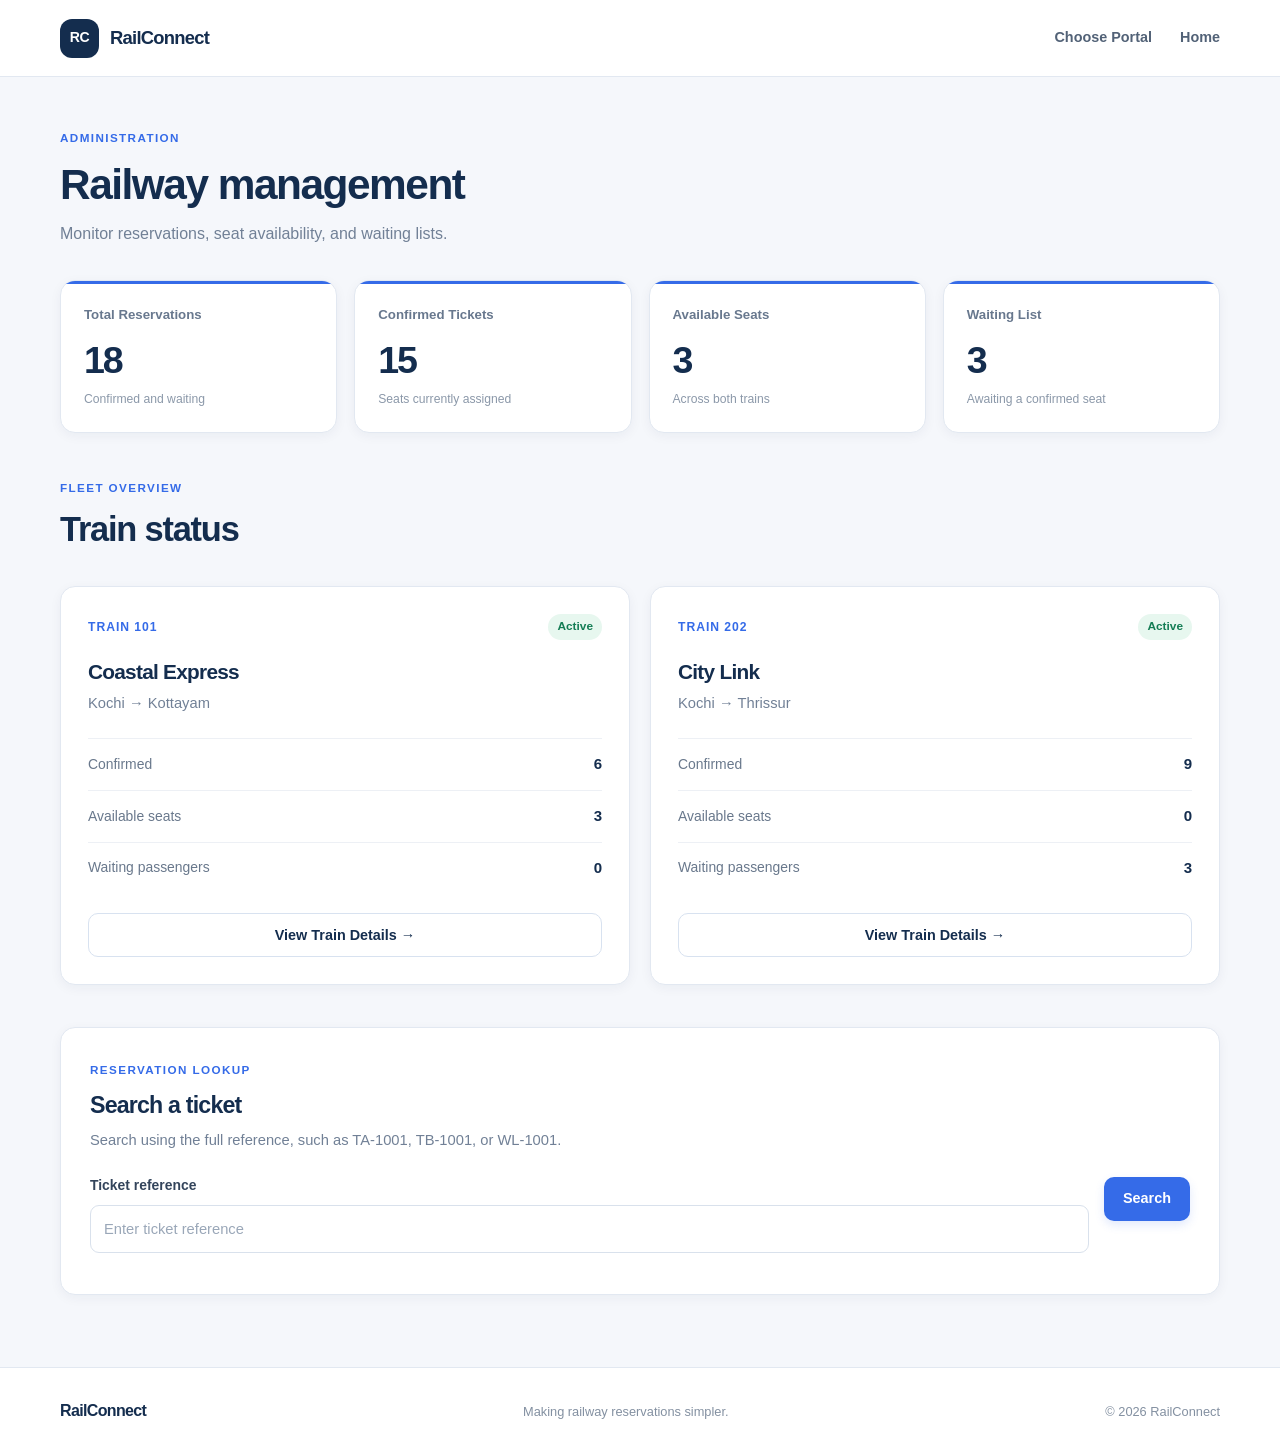
==== public/admin.html @ d27d9886 "first commit" ====
<!DOCTYPE html>
<html lang="en">
<head>
    <meta charset="UTF-8">
    <meta name="viewport" content="width=device-width, initial-scale=1.0">
    <title>Admin Dashboard | RailConnect</title>

    <link rel="stylesheet" href="style.css">
    <script src="script.js" defer></script>
</head>

<body>
    <header class="site-header">
        <div class="header-inner">
            <a href="index.html" class="site-logo">
                <span class="logo-mark">RC</span>
                <span>RailConnect</span>
            </a>

            <nav class="main-navigation">
                <a href="role-selection.html">Choose Portal</a>
                <a href="index.html">Home</a>
            </nav>
        </div>
    </header>

    <main class="page-container">
        <section class="page-title">
            <span class="eyebrow">ADMINISTRATION</span>
            <h1>Railway management</h1>
            <p>Monitor reservations, seat availability, and waiting lists.</p>
        </section>

        <section class="admin-stats-grid" aria-label="Reservation statistics">
            <article class="dashboard-card stat-card">
                <span class="stat-label">Total Reservations</span>
                <strong id="totalPassengers" class="stat-value">—</strong>
                <span class="stat-caption">Confirmed and waiting</span>
            </article>

            <article class="dashboard-card stat-card">
                <span class="stat-label">Confirmed Tickets</span>
                <strong id="confirmedTickets" class="stat-value">—</strong>
                <span class="stat-caption">Seats currently assigned</span>
            </article>

            <article class="dashboard-card stat-card">
                <span class="stat-label">Available Seats</span>
                <strong id="availableSeats" class="stat-value">—</strong>
                <span class="stat-caption">Across both trains</span>
            </article>

            <article class="dashboard-card stat-card">
                <span class="stat-label">Waiting List</span>
                <strong id="waitingPassengers" class="stat-value">—</strong>
                <span class="stat-caption">Awaiting a confirmed seat</span>
            </article>
        </section>

        <section class="admin-trains-section">
            <div class="section-heading">
                <div>
                    <span class="eyebrow">FLEET OVERVIEW</span>
                    <h2>Train status</h2>
                </div>
            </div>

            <div class="admin-train-grid">
                <article class="dashboard-card admin-train-card">
                    <div class="admin-train-heading">
                        <span class="train-id-label">TRAIN 101</span>
                        <span class="status-label confirmed">Active</span>
                    </div>

                    <h3>Coastal Express</h3>
                    <p class="train-route-text">Kochi → Kottayam</p>

                    <div class="train-stat-row">
                        <span>Confirmed</span>
                        <strong id="coastalConfirmed">—</strong>
                    </div>

                    <div class="train-stat-row">
                        <span>Available seats</span>
                        <strong id="coastalAvailable">—</strong>
                    </div>

                    <div class="train-stat-row">
                        <span>Waiting passengers</span>
                        <strong id="coastalWaiting">—</strong>
                    </div>

                    <a
                        href="train-details.html?train=101"
                        class="button button-secondary"
                    >
                        View Train Details →
                    </a>
                </article>

                <article class="dashboard-card admin-train-card">
                    <div class="admin-train-heading">
                        <span class="train-id-label">TRAIN 202</span>
                        <span class="status-label confirmed">Active</span>
                    </div>

                    <h3>City Link</h3>
                    <p class="train-route-text">Kochi → Thrissur</p>

                    <div class="train-stat-row">
                        <span>Confirmed</span>
                        <strong id="cityConfirmed">—</strong>
                    </div>

                    <div class="train-stat-row">
                        <span>Available seats</span>
                        <strong id="cityAvailable">—</strong>
                    </div>

                    <div class="train-stat-row">
                        <span>Waiting passengers</span>
                        <strong id="cityWaiting">—</strong>
                    </div>

                    <a
                        href="train-details.html?train=202"
                        class="button button-secondary"
                    >
                        View Train Details →
                    </a>
                </article>
            </div>
        </section>

        <section class="dashboard-card admin-search-card">
            <span class="eyebrow">RESERVATION LOOKUP</span>
            <h2>Search a ticket</h2>
            <p>
                Search using the full reference, such as TA-1001,
                TB-1001, or WL-1001.
            </p>

            <form id="adminSearchForm" class="admin-search-form">
                <div class="form-group">
                    <label for="ticketNumber">Ticket reference</label>
                    <input
                        type="text"
                        id="ticketNumber"
                        placeholder="Enter ticket reference"
                        required
                    >
                </div>

                <button type="submit" class="button button-primary">
                    Search
                </button>
            </form>

            <p id="searchMessage" role="status"></p>
            <div id="searchResult" class="search-result" hidden></div>
        </section>
    </main>

    <footer class="site-footer">
        <div class="footer-inner">
            <a href="index.html" class="footer-logo">RailConnect</a>
            <p>Making railway reservations simpler.</p>
            <span>&copy; 2026 RailConnect</span>
        </div>
    </footer>

    <script>
        document.addEventListener("DOMContentLoaded", function () {
            function setText(id, value) {
                const element = document.getElementById(id);

                if (element) {
                    element.textContent = value;
                }
            }

            function refreshDashboard() {
                const state = getRailwayState();

                setText("totalPassengers", state.totalPassengers);
                setText("confirmedTickets", state.confirmedTickets);
                setText("waitingPassengers", state.waitingPassengers);

                let totalAvailableSeats = 0;

                state.trains.forEach(function (train) {
                    const summary = getTrainSummary(train.id);

                    if (!summary) {
                        return;
                    }

                    totalAvailableSeats += summary.availableSeats;

                    if (train.id === "101") {
                        setText("coastalConfirmed", summary.confirmedPassengers);
                        setText("coastalAvailable", summary.availableSeats);
                        setText("coastalWaiting", summary.waitingPassengers);
                    }

                    if (train.id === "202") {
                        setText("cityConfirmed", summary.confirmedPassengers);
                        setText("cityAvailable", summary.availableSeats);
                        setText("cityWaiting", summary.waitingPassengers);
                    }
                });

                setText("availableSeats", totalAvailableSeats);
            }

            function searchTicket() {
                const reference =
                    document.getElementById("ticketNumber").value.trim();

                const message = document.getElementById("searchMessage");
                const resultBox = document.getElementById("searchResult");

                message.textContent = "";
                resultBox.hidden = true;
                resultBox.innerHTML = "";

                if (!reference) {
                    message.textContent = "Please enter a ticket reference.";
                    return;
                }

                const booking = searchBooking(reference);

                if (!booking) {
                    message.textContent =
                        "No reservation found. Check the reference and try again.";
                    return;
                }

                const train = getTrainById(booking.trainId);

                const heading = document.createElement("h3");
                heading.textContent = booking.reference || "Reservation";
                resultBox.appendChild(heading);

                const details = [
                    ["Passenger", booking.name],
                    ["Passenger ID", booking.passengerId],
                    ["Train", train ? train.name + " (" + train.id + ")" : booking.trainId],
                    ["Route", train ? train.source + " → " + train.destination : "—"],
                    [
                        "Seat",
                        booking.seat !== null && booking.seat !== undefined
                            ? booking.seat
                            : "Not assigned"
                    ],
                    ["Status", booking.status]
                ];

                details.forEach(function (detail) {
                    const line = document.createElement("p");
                    const label = document.createElement("strong");

                    label.textContent = detail[0] + ": ";
                    line.appendChild(label);
                    line.appendChild(
                        document.createTextNode(
                            detail[1] === null || detail[1] === undefined
                                ? "—"
                                : String(detail[1])
                        )
                    );

                    resultBox.appendChild(line);
                });

                resultBox.hidden = false;
                message.textContent = "Reservation found.";
            }

            document.getElementById("adminSearchForm")
                .addEventListener("submit", function (event) {
                    event.preventDefault();
                    searchTicket();
                });

            refreshDashboard();
        });
    </script>
</body>
</html>
---- public/style.css ----
/* =========================================================
   RAILCONNECT — SHARED DESIGN SYSTEM
   Works with all nine project pages.
   ========================================================= */

/* 1. DESIGN TOKENS */

:root {
    --navy: #142d4e;
    --navy-light: #1e426b;
    --blue: #356be8;
    --blue-hover: #2556c5;
    --blue-pale: #edf3ff;
    --teal: #168a83;

    --background: #f5f7fb;
    --surface: #ffffff;
    --surface-soft: #f8faff;
    --border: #e2e8f1;

    --text: #202e40;
    --muted: #718096;

    --success: #147d55;
    --success-bg: #e7f7ef;
    --warning: #a8660a;
    --warning-bg: #fff4db;
    --danger: #c23b45;
    --danger-bg: #fff0f0;

    --shadow-sm: 0 3px 12px rgba(24, 48, 79, 0.05);
    --shadow-md: 0 12px 32px rgba(24, 48, 79, 0.09);

    --radius-sm: 9px;
    --radius-md: 15px;
    --radius-lg: 22px;

    --content-width: 1160px;
}

/* 2. RESET AND GLOBAL STYLES */

* {
    box-sizing: border-box;
}

html {
    scroll-behavior: smooth;
    scroll-padding-top: 90px;
}

body {
    margin: 0;
    min-height: 100vh;
    background: var(--background);
    color: var(--text);
    font-family: "Inter", "Segoe UI", Arial, sans-serif;
    font-size: 15px;
    line-height: 1.65;
    -webkit-font-smoothing: antialiased;
}

body {
    display: flex;
    flex-direction: column;
}

main {
    flex: 1;
}

h1,
h2,
h3,
h4,
p {
    margin-top: 0;
}

h1,
h2,
h3,
h4 {
    color: var(--navy);
    line-height: 1.25;
    letter-spacing: -0.035em;
}

h1 {
    font-size: clamp(2rem, 4vw, 3.15rem);
    font-weight: 750;
}

h2 {
    font-size: 1.45rem;
    font-weight: 700;
}

h3 {
    font-size: 1.1rem;
    font-weight: 700;
}

p {
    color: var(--muted);
}

a {
    color: var(--blue);
    text-decoration: none;
}

a:hover {
    color: var(--blue-hover);
}

button,
input,
select,
textarea {
    font: inherit;
}

button,
a,
input,
select {
    -webkit-tap-highlight-color: transparent;
}

button:focus-visible,
a:focus-visible,
input:focus-visible,
select:focus-visible {
    outline: 3px solid rgba(53, 107, 232, 0.3);
    outline-offset: 3px;
}

button:disabled {
    cursor: not-allowed;
    opacity: 0.55;
}

[hidden] {
    display: none !important;
}

::selection {
    background: #dbe7ff;
    color: var(--navy);
}

/* 3. HEADER AND NAVIGATION */

.site-header {
    position: sticky;
    top: 0;
    z-index: 20;
    width: 100%;
    background: rgba(255, 255, 255, 0.96);
    border-bottom: 1px solid var(--border);
    backdrop-filter: blur(14px);
}

.header-inner {
    width: min(var(--content-width), calc(100% - 48px));
    min-height: 76px;
    margin: 0 auto;
    display: flex;
    align-items: center;
    justify-content: space-between;
    gap: 24px;
}

.site-logo,
.footer-logo {
    display: inline-flex;
    align-items: center;
    gap: 11px;
    color: var(--navy);
    font-size: 1.15rem;
    font-weight: 800;
    letter-spacing: -0.04em;
}

.site-logo:hover,
.footer-logo:hover {
    color: var(--navy);
}

.logo-mark {
    width: 39px;
    height: 39px;
    display: inline-grid;
    place-items: center;
    flex-shrink: 0;
    border-radius: 12px;
    background: var(--navy);
    color: #fff;
    font-size: 0.88rem;
    font-weight: 800;
    letter-spacing: -0.03em;
}

.main-navigation {
    display: flex;
    align-items: center;
    justify-content: flex-end;
    gap: 28px;
}

.main-navigation a {
    color: #526277;
    font-size: 0.9rem;
    font-weight: 600;
    transition: color 0.2s ease;
}

.main-navigation a:hover {
    color: var(--blue);
}

.main-navigation .nav-cta {
    padding: 10px 17px;
    border-radius: 9px;
    background: var(--blue);
    color: #fff;
}

.main-navigation .nav-cta:hover {
    background: var(--blue-hover);
    color: #fff;
}

/* 4. BUTTONS */

.button,
button.button {
    min-height: 44px;
    display: inline-flex;
    align-items: center;
    justify-content: center;
    gap: 9px;
    padding: 11px 18px;
    border: 1px solid transparent;
    border-radius: 10px;
    cursor: pointer;
    font-size: 0.9rem;
    font-weight: 700;
    line-height: 1.35;
    text-align: center;
    text-decoration: none;
    transition:
        background 0.2s ease,
        border-color 0.2s ease,
        color 0.2s ease,
        transform 0.2s ease,
        box-shadow 0.2s ease;
}

.button:hover,
button.button:hover {
    transform: translateY(-1px);
}

.button-primary {
    background: var(--blue);
    color: #fff;
    box-shadow: 0 4px 10px rgba(53, 107, 232, 0.15);
}

.button-primary:hover {
    background: var(--blue-hover);
    color: #fff;
    box-shadow: 0 6px 16px rgba(53, 107, 232, 0.22);
}

.button-secondary {
    border-color: #d8e2f0;
    background: #fff;
    color: var(--navy);
}

.button-secondary:hover {
    border-color: #b7c9e8;
    background: var(--blue-pale);
    color: var(--navy);
}

.button-danger {
    min-height: 34px;
    padding: 7px 11px;
    border-color: #f4d1d4;
    background: #fff;
    color: var(--danger);
    font-size: 0.8rem;
}

.button-danger:hover {
    border-color: var(--danger);
    background: var(--danger-bg);
    color: #a32832;
}

/* 5. SHARED CONTENT LAYOUT */

.page-container,
.passenger-container {
    width: min(var(--content-width), calc(100% - 48px));
    margin: 0 auto;
    padding: 48px 0 72px;
}

.page-title {
    margin-bottom: 32px;
}

.page-title h1 {
    margin-bottom: 10px;
    font-size: clamp(2rem, 4vw, 2.65rem);
}

.page-title > p {
    max-width: 660px;
    margin-bottom: 0;
    font-size: 1rem;
}

.eyebrow,
.welcome-label,
.card-label {
    display: inline-block;
    margin-bottom: 11px;
    color: var(--blue);
    font-size: 0.73rem;
    font-weight: 800;
    letter-spacing: 0.12em;
    text-transform: uppercase;
}

.section-heading,
.available-trains-heading,
.table-heading {
    display: flex;
    align-items: center;
    justify-content: space-between;
    gap: 20px;
    margin-bottom: 22px;
}

.section-heading h2,
.available-trains-heading h2,
.table-heading h2 {
    margin-bottom: 0;
}

.text-muted {
    color: var(--muted);
    font-size: 0.84rem;
}

/* 6. SHARED CARDS */

.dashboard-card,
.feature-card,
.portal-card,
.feature-box,
.train-card {
    min-width: 0;
    padding: 26px;
    border: 1px solid var(--border);
    border-radius: var(--radius-md);
    background: var(--surface);
    box-shadow: var(--shadow-sm);
}

.dashboard-card > :last-child,
.feature-card > :last-child {
    margin-bottom: 0;
}

.dashboard-card h2 {
    margin-bottom: 10px;
}

.dashboard-card > p {
    font-size: 0.92rem;
}

/* 7. HOMEPAGE */

.landing-page {
    background: #fff;
}

.landing-page .header-inner {
    min-height: 78px;
}

.landing-hero {
    position: relative;
    width: min(var(--content-width), calc(100% - 48px));
    min-height: 425px;
    margin: 38px auto 0;
    padding: 54px 55px;
    display: grid;
    grid-template-columns: 1.1fr 0.9fr;
    align-items: center;
    gap: 36px;
    overflow: hidden;
    border: 1px solid #e2eaff;
    border-radius: 26px;
    background:
        radial-gradient(
            circle at 90% 10%,
            rgba(203, 220, 255, 0.65),
            transparent 35%
        ),
        linear-gradient(125deg, #f2f6ff 0%, #f9fbff 65%, #edf5ff 100%);
}

.hero-content {
    position: relative;
    z-index: 1;
    max-width: 540px;
}

.hero-content .eyebrow {
    padding: 7px 11px;
    border: 1px solid #d9e5ff;
    border-radius: 999px;
    background: rgba(255, 255, 255, 0.75);
}

.hero-content h1 {
    margin-bottom: 20px;
    font-size: clamp(2.5rem, 4.6vw, 3.8rem);
    line-height: 1.09;
    letter-spacing: -0.055em;
}

.hero-content h1 span {
    color: var(--blue);
}

.hero-content > p {
    max-width: 480px;
    margin-bottom: 27px;
    font-size: 1.03rem;
    line-height: 1.8;
}

.hero-actions {
    display: flex;
    align-items: center;
    flex-wrap: wrap;
    gap: 12px;
}

.hero-note {
    margin-top: 22px;
    display: flex;
    align-items: center;
    gap: 9px;
    color: #68778c;
    font-size: 0.83rem;
}

.status-dot {
    width: 8px;
    height: 8px;
    display: inline-block;
    flex-shrink: 0;
    border-radius: 50%;
    background: #1da77b;
}

.hero-visual {
    position: relative;
    display: flex;
    justify-content: center;
    align-items: center;
    min-width: 0;
    padding: 12px;
}

.journey-card {
    width: 100%;
    max-width: 380px;
    padding: 27px;
    border: 1px solid rgba(220, 230, 246, 0.95);
    border-radius: 19px;
    background: rgba(255, 255, 255, 0.94);
    box-shadow: 0 22px 55px rgba(37, 65, 108, 0.12);
}

.journey-card-top {
    display: flex;
    justify-content: space-between;
    align-items: center;
    gap: 12px;
    padding-bottom: 20px;
    border-bottom: 1px solid var(--border);
    color: var(--muted);
    font-size: 0.82rem;
}

.journey-card-top strong {
    color: var(--navy);
}

.journey-route {
    padding: 25px 0;
    display: grid;
    grid-template-columns: 1fr 65px 1fr;
    align-items: center;
    gap: 8px;
}

.station {
    min-width: 0;
}

.station:last-child {
    text-align: right;
}

.station strong {
    display: block;
    margin-bottom: 3px;
    color: var(--navy);
    font-size: 1.05rem;
}

.station small {
    color: var(--muted);
    font-size: 0.78rem;
}

.station-dot {
    width: 12px;
    height: 12px;
    display: inline-block;
    margin-bottom: 12px;
    border: 3px solid var(--blue);
    border-radius: 50%;
    background: #fff;
}

.route-line {
    position: relative;
    height: 2px;
    background: #c7d7f7;
}

.route-line::after {
    content: "›";
    position: absolute;
    top: -13px;
    right: -1px;
    color: var(--blue);
    font-size: 1.55rem;
}

.journey-card-footer {
    padding-top: 17px;
    display: flex;
    align-items: center;
    justify-content: space-between;
    gap: 10px;
    border-top: 1px solid var(--border);
    color: var(--muted);
    font-size: 0.8rem;
}

.journey-card-footer strong {
    color: var(--success);
}

.hero-caption {
    margin-top: 15px;
    color: var(--muted);
    font-size: 0.78rem;
    text-align: center;
}

.features-section {
    width: min(var(--content-width), calc(100% - 48px));
    margin: 80px auto;
}

.section-heading {
    align-items: flex-end;
    margin-bottom: 27px;
}

.section-heading h2 {
    margin-bottom: 8px;
    font-size: clamp(1.7rem, 3vw, 2.15rem);
}

.section-heading p {
    max-width: 570px;
    margin-bottom: 0;
}

.features-grid {
    display: grid;
    grid-template-columns: repeat(4, minmax(0, 1fr));
    gap: 18px;
}

.feature-card {
    padding: 23px;
    transition: transform 0.2s ease, box-shadow 0.2s ease;
}

.feature-card:hover {
    transform: translateY(-3px);
    box-shadow: var(--shadow-md);
}

.feature-number {
    margin-bottom: 20px;
    color: #a6b7d0;
    font-size: 0.8rem;
    font-weight: 800;
}

.feature-icon {
    width: 43px;
    height: 43px;
    margin-bottom: 18px;
    display: grid;
    place-items: center;
    border-radius: 12px;
    background: var(--blue-pale);
    color: var(--blue);
    font-size: 1.2rem;
}

.feature-card h3 {
    margin-bottom: 9px;
}

.feature-card p {
    margin-bottom: 0;
    font-size: 0.88rem;
    line-height: 1.75;
}

.landing-bottom-cta {
    width: min(var(--content-width), calc(100% - 48px));
    margin: 0 auto 70px;
    padding: 34px 38px;
    display: flex;
    align-items: center;
    justify-content: space-between;
    gap: 24px;
    border-radius: 18px;
    background: var(--navy);
}

.landing-bottom-cta h2 {
    margin-bottom: 7px;
    color: #fff;
}

.landing-bottom-cta p {
    margin-bottom: 0;
    color: #d0dceb;
}

.landing-bottom-cta .button {
    flex-shrink: 0;
}

/* 8. PORTAL SELECTION */

.portal-page {
    background:
        radial-gradient(circle at 95% 5%, #eaf1ff 0, transparent 25%),
        var(--background);
}

.portal-intro {
    max-width: 760px;
    margin: 0 auto 34px;
    text-align: center;
}

.portal-intro h1 {
    margin-bottom: 13px;
}

.portal-intro p {
    max-width: 600px;
    margin: 0 auto;
}

.portal-grid {
    display: grid;
    grid-template-columns: repeat(2, minmax(0, 1fr));
    gap: 22px;
    margin-bottom: 62px;
}

.portal-card {
    position: relative;
    padding: 31px;
    overflow: hidden;
    transition: transform 0.2s ease, box-shadow 0.2s ease;
}

.portal-card:hover {
    transform: translateY(-3px);
    box-shadow: var(--shadow-md);
}

.portal-card::before {
    content: "";
    position: absolute;
    top: 0;
    left: 0;
    width: 100%;
    height: 4px;
    background: var(--blue);
}

.admin-portal::before {
    background: var(--teal);
}

.portal-card-top {
    display: flex;
    align-items: flex-start;
    justify-content: space-between;
    gap: 16px;
    margin-bottom: 23px;
}

.portal-icon {
    width: 55px;
    height: 55px;
    display: grid;
    place-items: center;
    border-radius: 15px;
    background: var(--blue-pale);
    color: var(--blue);
    font-size: 1.45rem;
    font-weight: 800;
}

.admin-portal .portal-icon {
    background: #e5f7f3;
    color: var(--teal);
}

.portal-tag {
    padding: 5px 10px;
    border-radius: 999px;
    background: #eef2f8;
    color: #52647c;
    font-size: 0.72rem;
    font-weight: 700;
}

.portal-card h2 {
    margin-bottom: 10px;
}

.portal-card > p {
    margin-bottom: 22px;
}

.portal-features {
    margin: 0 0 26px;
    padding: 0;
    list-style: none;
}

.portal-features li {
    position: relative;
    margin-bottom: 10px;
    padding-left: 24px;
    color: #526277;
    font-size: 0.9rem;
}

.portal-features li::before {
    content: "✓";
    position: absolute;
    left: 0;
    color: var(--success);
    font-weight: 800;
}

.portal-button {
    width: 100%;
}

.available-trains-section {
    margin-top: 45px;
}

.available-trains-heading {
    align-items: flex-end;
}

.train-count {
    display: inline-flex;
    align-items: center;
    padding: 6px 11px;
    border: 1px solid var(--border);
    border-radius: 999px;
    background: #fff;
    color: #5b6b80;
    font-size: 0.8rem;
    font-weight: 700;
    white-space: nowrap;
}

.available-trains-grid {
    display: grid;
    grid-template-columns: repeat(2, minmax(0, 1fr));
    gap: 18px;
}

.available-train-card {
    padding: 24px;
    border: 1px solid var(--border);
    border-radius: var(--radius-md);
    background: #fff;
    box-shadow: var(--shadow-sm);
}

.available-train-card h3 {
    margin-bottom: 5px;
}

.available-train-card p {
    margin-bottom: 14px;
}

.available-train-card .button {
    margin-top: 10px;
}

/* 9. PASSENGER DASHBOARD */

.passenger-page {
    background:
        radial-gradient(circle at 100% 0%, #eaf1ff 0, transparent 26%),
        var(--background);
}

.passenger-container {
    padding-top: 52px;
}

.passenger-welcome {
    margin-bottom: 33px;
}

.passenger-welcome .welcome-label {
    margin-bottom: 13px;
}

.passenger-welcome h1 {
    margin-bottom: 12px;
}

.passenger-welcome p {
    max-width: 650px;
    margin-bottom: 0;
    font-size: 1rem;
}

.dashboard-grid {
    display: grid;
    grid-template-columns: repeat(2, minmax(0, 1fr));
    gap: 22px;
    margin-bottom: 40px;
}

.dashboard-card {
    padding: 27px;
}

.passenger-action-card {
    display: flex;
    flex-direction: column;
}

.card-icon {
    width: 49px;
    height: 49px;
    margin-bottom: 19px;
    display: grid;
    place-items: center;
    border-radius: 14px;
    background: var(--blue-pale);
    color: var(--blue);
    font-size: 1.35rem;
    font-weight: 800;
}

.dashboard-card .card-label {
    margin-bottom: 8px;
}

.dashboard-card .button {
    align-self: flex-start;
    margin-top: 9px;
}

.passenger-train-list {
    display: grid;
    grid-template-columns: repeat(2, minmax(0, 1fr));
    gap: 18px;
}

.passenger-train-item {
    min-width: 0;
    padding: 22px;
    border: 1px solid var(--border);
    border-radius: var(--radius-md);
    background: #fff;
    box-shadow: var(--shadow-sm);
}

.passenger-train-item h3 {
    margin-bottom: 7px;
}

.passenger-train-item p {
    margin-bottom: 8px;
}

.passenger-train-item .train-book-link {
    display: inline-block;
    margin-top: 12px;
    font-size: 0.88rem;
    font-weight: 700;
}

/* 10. FORMS AND INPUTS */

.form-group {
    min-width: 0;
    margin-bottom: 20px;
}

.form-group label {
    display: block;
    margin-bottom: 8px;
    color: #33445b;
    font-size: 0.87rem;
    font-weight: 700;
}

input,
select,
textarea {
    width: 100%;
    min-width: 0;
    min-height: 47px;
    padding: 11px 13px;
    border: 1px solid #d9e1ec;
    border-radius: 9px;
    background: #fff;
    color: var(--text);
    font-size: 0.92rem;
    transition: border-color 0.2s ease, box-shadow 0.2s ease;
}

input::placeholder,
textarea::placeholder {
    color: #9aa7b8;
}

input:hover,
select:hover,
textarea:hover {
    border-color: #bdcce0;
}

input:focus,
select:focus,
textarea:focus {
    border-color: var(--blue);
    outline: none;
    box-shadow: 0 0 0 3px rgba(53, 107, 232, 0.11);
}

input:disabled,
select:disabled,
textarea:disabled {
    background: #f1f4f8;
    cursor: not-allowed;
}

.form-row {
    display: grid;
    grid-template-columns: repeat(2, minmax(0, 1fr));
    gap: 16px;
}

.form-section-title {
    margin: 29px 0 19px;
    padding-top: 23px;
    border-top: 1px solid var(--border);
}

.form-description {
    margin-bottom: 24px;
}

#serverMessage,
#trainSearchMessage,
#bookingMessage,
#searchMessage,
#message {
    margin: 12px 0;
    color: var(--muted);
    font-size: 0.87rem;
}

#serverMessage:not(:empty),
#trainSearchMessage:not(:empty),
#bookingMessage:not(:empty),
#searchMessage:not(:empty),
#message:not(:empty) {
    padding: 10px 12px;
    border-radius: 8px;
    background: #f0f4fa;
}

form > .button,
form > button {
    max-width: 100%;
}

form .button-primary[type="submit"] {
    margin-top: 3px;
}

/* 11. BOOKING PAGE */

.booking-layout {
    display: grid;
    grid-template-columns: minmax(0, 1.45fr) minmax(270px, 0.75fr);
    align-items: start;
    gap: 24px;
}

.booking-form-card {
    padding: 31px;
}

.booking-form-card > h2:first-child {
    margin-bottom: 7px;
}

.booking-side-panel {
    display: grid;
    gap: 18px;
}

.booking-info-card {
    padding: 25px;
}

.booking-info-card h2 {
    margin-bottom: 24px;
}

.booking-steps {
    margin: 0;
    padding: 0;
    display: grid;
    gap: 22px;
    list-style: none;
}

.booking-steps li {
    display: grid;
    grid-template-columns: 37px minmax(0, 1fr);
    align-items: start;
    gap: 12px;
}

.booking-steps li > span {
    width: 36px;
    height: 36px;
    display: grid;
    place-items: center;
    border-radius: 11px;
    background: var(--blue-pale);
    color: var(--blue);
    font-size: 0.8rem;
    font-weight: 800;
}

.booking-steps strong {
    display: block;
    margin-bottom: 4px;
    color: var(--navy);
    font-size: 0.91rem;
}

.booking-steps p {
    margin-bottom: 0;
    font-size: 0.83rem;
    line-height: 1.65;
}

.booking-note {
    padding: 21px;
    border: 1px solid #dce7ff;
    border-radius: var(--radius-md);
    background: #eff4ff;
}

.booking-note strong {
    display: block;
    margin-bottom: 7px;
    color: var(--navy);
}

.booking-note p {
    margin-bottom: 0;
    font-size: 0.87rem;
}

.train-summary {
    margin: 19px 0;
    padding: 19px;
    border: 1px solid #d9e6ff;
    border-radius: 12px;
    background: var(--surface-soft);
}

.train-summary h3 {
    margin-bottom: 8px;
}

.train-summary p {
    margin-bottom: 5px;
    font-size: 0.9rem;
}

.booking-result {
    margin-top: 28px;
    padding: 31px;
    border: 1px solid #dce6f5;
    border-radius: var(--radius-lg);
    background: #fff;
    box-shadow: var(--shadow-md);
    scroll-margin-top: 100px;
}

.booking-result-heading {
    margin-bottom: 25px;
}

.booking-result-heading h2 {
    margin-bottom: 8px;
}

.booking-result-details {
    display: grid;
    grid-template-columns: repeat(3, minmax(0, 1fr));
    gap: 14px;
    margin-bottom: 25px;
}

.booking-result-details > div {
    min-width: 0;
    padding: 17px;
    border: 1px solid var(--border);
    border-radius: 11px;
    background: var(--surface-soft);
}

.booking-result-details span {
    display: block;
    margin-bottom: 7px;
    color: var(--muted);
    font-size: 0.78rem;
}

.booking-result-details strong {
    display: block;
    overflow-wrap: anywhere;
    color: var(--navy);
    font-size: 1.05rem;
}

.result-actions {
    display: flex;
    flex-wrap: wrap;
    align-items: center;
    gap: 12px;
    margin-top: 22px;
}

/* 12. MY BOOKINGS */

.booking-search-grid {
    align-items: stretch;
}

.booking-search-grid .dashboard-card {
    padding: 27px;
}

.booking-search-grid .button {
    align-self: flex-start;
}

.search-result {
    margin-top: 18px;
    padding: 20px;
    border: 1px solid var(--border);
    border-radius: 12px;
    background: var(--surface-soft);
    overflow-wrap: anywhere;
}

.search-result h3 {
    margin-bottom: 17px;
}

.search-result p {
    margin-bottom: 10px;
    font-size: 0.9rem;
}

.search-result p:last-child {
    margin-bottom: 0;
}

.search-result strong {
    color: var(--navy);
}

.bookings-table-card,
.train-detail-section {
    margin-bottom: 23px;
    padding: 26px;
}

.table-heading {
    align-items: center;
}

.table-heading .eyebrow {
    margin-bottom: 6px;
}

.table-heading h2 {
    margin-bottom: 0;
}

.table-responsive {
    width: 100%;
    overflow-x: auto;
    border: 1px solid var(--border);
    border-radius: 11px;
    background: #fff;
    -webkit-overflow-scrolling: touch;
}

table {
    width: 100%;
    border-collapse: collapse;
    text-align: left;
    font-size: 0.88rem;
}

thead {
    background: #f4f7fc;
}

th {
    padding: 15px 16px;
    color: #52637a;
    font-size: 0.76rem;
    font-weight: 800;
    letter-spacing: 0.035em;
    white-space: nowrap;
}

td {
    padding: 15px 16px;
    border-top: 1px solid #edf0f5;
    color: #45566b;
    vertical-align: middle;
}

tbody tr {
    transition: background 0.15s ease;
}

tbody tr:hover {
    background: #f8faff;
}

tbody td[colspan] {
    padding: 28px 18px;
    color: var(--muted);
    text-align: center;
}

.status-label {
    display: inline-flex;
    align-items: center;
    justify-content: center;
    padding: 5px 9px;
    border-radius: 999px;
    font-size: 0.74rem;
    font-weight: 800;
    line-height: 1.3;
    white-space: nowrap;
}

.status-label.confirmed,
.confirmed {
    background: var(--success-bg);
    color: var(--success);
}

.status-label.waiting,
.waiting {
    background: var(--warning-bg);
    color: var(--warning);
}

.status-label.cancelled,
.cancelled {
    background: var(--danger-bg);
    color: var(--danger);
}

.page-bottom-link {
    margin-top: 25px;
}

/* 13. ADMIN DASHBOARD AND TRAIN DETAILS */

.admin-stats-grid {
    display: grid;
    grid-template-columns: repeat(4, minmax(0, 1fr));
    gap: 17px;
    margin-bottom: 42px;
}

.stat-card {
    position: relative;
    padding: 23px;
    overflow: hidden;
}

.stat-card::before {
    content: "";
    position: absolute;
    top: 0;
    left: 0;
    width: 100%;
    height: 3px;
    background: var(--blue);
}

.stat-label {
    display: block;
    margin-bottom: 14px;
    color: #68788e;
    font-size: 0.83rem;
    font-weight: 600;
}

.stat-value {
    display: block;
    margin-bottom: 8px;
    color: var(--navy);
    font-size: clamp(1.8rem, 3vw, 2.35rem);
    font-weight: 800;
    line-height: 1.1;
    letter-spacing: -0.055em;
}

.stat-caption {
    display: block;
    color: #8b98a9;
    font-size: 0.76rem;
}

.admin-trains-section {
    margin-bottom: 42px;
}

.admin-train-grid {
    display: grid;
    grid-template-columns: repeat(2, minmax(0, 1fr));
    gap: 20px;
}

.admin-train-card {
    padding: 27px;
}

.admin-train-heading {
    display: flex;
    align-items: center;
    justify-content: space-between;
    gap: 12px;
    margin-bottom: 19px;
}

.train-id-label {
    color: var(--blue);
    font-size: 0.76rem;
    font-weight: 800;
    letter-spacing: 0.08em;
}

.admin-train-card h3 {
    margin-bottom: 6px;
    font-size: 1.3rem;
}

.train-route-text {
    margin-bottom: 23px;
    font-size: 0.9rem;
}

.train-stat-row {
    display: flex;
    align-items: center;
    justify-content: space-between;
    gap: 16px;
    padding: 13px 0;
    border-top: 1px solid #edf0f5;
    color: #69788c;
    font-size: 0.87rem;
}

.train-stat-row strong {
    color: var(--navy);
    font-size: 0.94rem;
}

.admin-train-card > .button {
    width: 100%;
    margin-top: 20px;
}

.admin-search-card {
    padding: 29px;
}

.admin-search-card h2 {
    margin-bottom: 8px;
}

.admin-search-form {
    display: grid;
    grid-template-columns: minmax(0, 1fr) auto;
    align-items: end;
    gap: 15px;
    margin-top: 22px;
}

.admin-search-form .form-group {
    margin-bottom: 0;
}

.admin-search-form .button {
    margin-bottom: 0;
}

.train-detail-section > h2 {
    margin-bottom: 12px;
}

.train-detail-section > p {
    margin-bottom: 0;
}

/* 14. LEGACY CLASS COMPATIBILITY */

.brand {
    display: inline-flex;
    align-items: center;
    gap: 10px;
    color: var(--navy);
    font-weight: 800;
}

.page-header {
    margin-bottom: 28px;
}

.search-container {
    display: flex;
    flex-wrap: wrap;
    align-items: end;
    gap: 14px;
    margin-bottom: 24px;
}

.search-container .form-group {
    flex: 1 1 220px;
    margin-bottom: 0;
}

.form-container,
.content-card {
    padding: 26px;
    border: 1px solid var(--border);
    border-radius: var(--radius-md);
    background: #fff;
    box-shadow: var(--shadow-sm);
}

.stats-container {
    display: grid;
    grid-template-columns: repeat(4, minmax(0, 1fr));
    gap: 17px;
}

.train-card {
    margin-bottom: 20px;
}

.available-seat,
.seat-available {
    color: var(--success);
    font-weight: 700;
}

.seat-unavailable {
    color: var(--danger);
    font-weight: 700;
}

/* 15. FOOTER */

.site-footer {
    margin-top: auto;
    border-top: 1px solid var(--border);
    background: #fff;
}

.footer-inner {
    width: min(var(--content-width), calc(100% - 48px));
    min-height: 86px;
    margin: 0 auto;
    display: flex;
    align-items: center;
    justify-content: space-between;
    gap: 20px;
}

.footer-logo {
    font-size: 1rem;
}

.footer-inner p,
.footer-inner > span {
    margin-bottom: 0;
    color: #8390a1;
    font-size: 0.8rem;
}

/* 16. RESPONSIVE DESIGN — TABLETS */

@media (max-width: 1000px) {
    .landing-hero {
        padding: 42px;
        gap: 22px;
    }

    .features-grid {
        grid-template-columns: repeat(2, minmax(0, 1fr));
    }

    .admin-stats-grid,
    .stats-container {
        grid-template-columns: repeat(2, minmax(0, 1fr));
    }

    .booking-layout {
        grid-template-columns: minmax(0, 1.2fr) minmax(240px, 0.8fr);
        gap: 17px;
    }

    .booking-form-card {
        padding: 25px;
    }

    .journey-card {
        padding: 22px;
    }
}

/* 17. RESPONSIVE DESIGN — MOBILE */

@media (max-width: 760px) {
    .header-inner {
        width: calc(100% - 32px);
        min-height: 68px;
        gap: 12px;
    }

    .site-logo {
        font-size: 1rem;
    }

    .logo-mark {
        width: 35px;
        height: 35px;
    }

    .main-navigation {
        gap: 13px;
    }

    .main-navigation a {
        font-size: 0.8rem;
    }

    .main-navigation .nav-cta {
        padding: 8px 10px;
    }

    .page-container,
    .passenger-container {
        width: calc(100% - 32px);
        padding-top: 35px;
        padding-bottom: 48px;
    }

    .page-title {
        margin-bottom: 25px;
    }

    .landing-hero {
        width: calc(100% - 32px);
        margin-top: 22px;
        padding: 34px 27px;
        grid-template-columns: 1fr;
        gap: 23px;
        border-radius: 20px;
    }

    .hero-content h1 {
        font-size: clamp(2.25rem, 8vw, 3.2rem);
    }

    .hero-visual {
        padding: 0;
    }

    .journey-card {
        max-width: 440px;
    }

    .features-section {
        width: calc(100% - 32px);
        margin: 55px auto;
    }

    .features-grid {
        gap: 13px;
    }

    .feature-card {
        padding: 19px;
    }

    .landing-bottom-cta {
        width: calc(100% - 32px);
        margin-bottom: 45px;
        padding: 26px;
        align-items: flex-start;
        flex-direction: column;
    }

    .portal-grid,
    .available-trains-grid,
    .dashboard-grid,
    .passenger-train-list,
    .admin-train-grid {
        grid-template-columns: 1fr;
    }

    .portal-grid {
        gap: 17px;
        margin-bottom: 45px;
    }

    .portal-card {
        padding: 25px;
    }

    .booking-layout {
        grid-template-columns: 1fr;
    }

    .booking-side-panel {
        grid-template-columns: 1fr;
    }

    .booking-result {
        padding: 24px;
    }

    .booking-result-details {
        grid-template-columns: 1fr;
    }

    .admin-stats-grid,
    .stats-container {
        grid-template-columns: repeat(2, minmax(0, 1fr));
        gap: 12px;
    }

    .stat-card {
        padding: 18px;
    }

    .stat-label {
        font-size: 0.78rem;
    }

    .stat-value {
        font-size: 1.9rem;
    }

    .bookings-table-card,
    .train-detail-section {
        padding: 19px;
    }

    .admin-search-form {
        grid-template-columns: 1fr;
    }

    .admin-search-form .button {
        width: 100%;
    }

    .footer-inner {
        width: calc(100% - 32px);
        padding: 20px 0;
        align-items: flex-start;
        flex-direction: column;
        gap: 7px;
    }
}

/* 18. RESPONSIVE DESIGN — SMALL PHONES */

@media (max-width: 480px) {
    body {
        font-size: 14px;
    }

    .header-inner {
        width: calc(100% - 24px);
    }

    .site-logo {
        gap: 7px;
        font-size: 0.9rem;
    }

    .logo-mark {
        width: 32px;
        height: 32px;
        border-radius: 9px;
        font-size: 0.78rem;
    }

    .main-navigation {
        gap: 10px;
    }

    .main-navigation a {
        font-size: 0.75rem;
    }

    .page-container,
    .passenger-container {
        width: calc(100% - 24px);
    }

    .page-title h1 {
        font-size: 2rem;
    }

    .dashboard-card,
    .portal-card,
    .feature-card {
        padding: 20px;
    }

    .form-row {
        grid-template-columns: 1fr;
        gap: 0;
    }

    .admin-stats-grid,
    .stats-container {
        gap: 9px;
    }

    .stat-card {
        padding: 14px;
    }

    .stat-label {
        min-height: 36px;
        margin-bottom: 10px;
        font-size: 0.73rem;
    }

    .stat-value {
        font-size: 1.7rem;
    }

    .stat-caption {
        font-size: 0.7rem;
    }

    .hero-actions,
    .result-actions {
        align-items: stretch;
        flex-direction: column;
    }

    .hero-actions .button,
    .result-actions .button {
        width: 100%;
    }

    .journey-card {
        padding: 18px;
    }

    .journey-route {
        grid-template-columns: 1fr 40px 1fr;
        gap: 5px;
    }

    .station strong {
        font-size: 0.95rem;
    }

    .section-heading,
    .available-trains-heading,
    .table-heading {
        align-items: flex-start;
        flex-direction: column;
        gap: 10px;
    }

    .landing-bottom-cta {
        padding: 22px;
    }

    .landing-bottom-cta .button {
        width: 100%;
    }

    .booking-form-card,
    .admin-search-card {
        padding: 20px;
    }

    .booking-result {
        padding: 19px;
    }

    .booking-result-details > div {
        padding: 14px;
    }

    th,
    td {
        padding: 12px;
    }

    .footer-inner {
        width: calc(100% - 24px);
    }
}

/* 19. REDUCED MOTION ACCESSIBILITY */

@media (prefers-reduced-motion: reduce) {
    *,
    *::before,
    *::after {
        scroll-behavior: auto !important;
        transition-duration: 0.01ms !important;
        animation-duration: 0.01ms !important;
    }
}


/* Role selection: centered, compact layout */

.portal-intro {
    max-width: 680px;
    margin: 0 auto 34px;
    text-align: center;
}

.portal-grid {
    width: 100%;
    max-width: 790px;
    margin: 0 auto 60px;
    display: grid;
    grid-template-columns: repeat(2, minmax(0, 1fr));
    gap: 22px;
    align-items: stretch;
}

.portal-card {
    width: 100%;
    padding: 28px;
}

.portal-card .portal-button {
    width: 100%;
}

@media (max-width: 600px) {
    .portal-grid {
        max-width: 420px;
        grid-template-columns: 1fr;
        gap: 17px;
    }
}
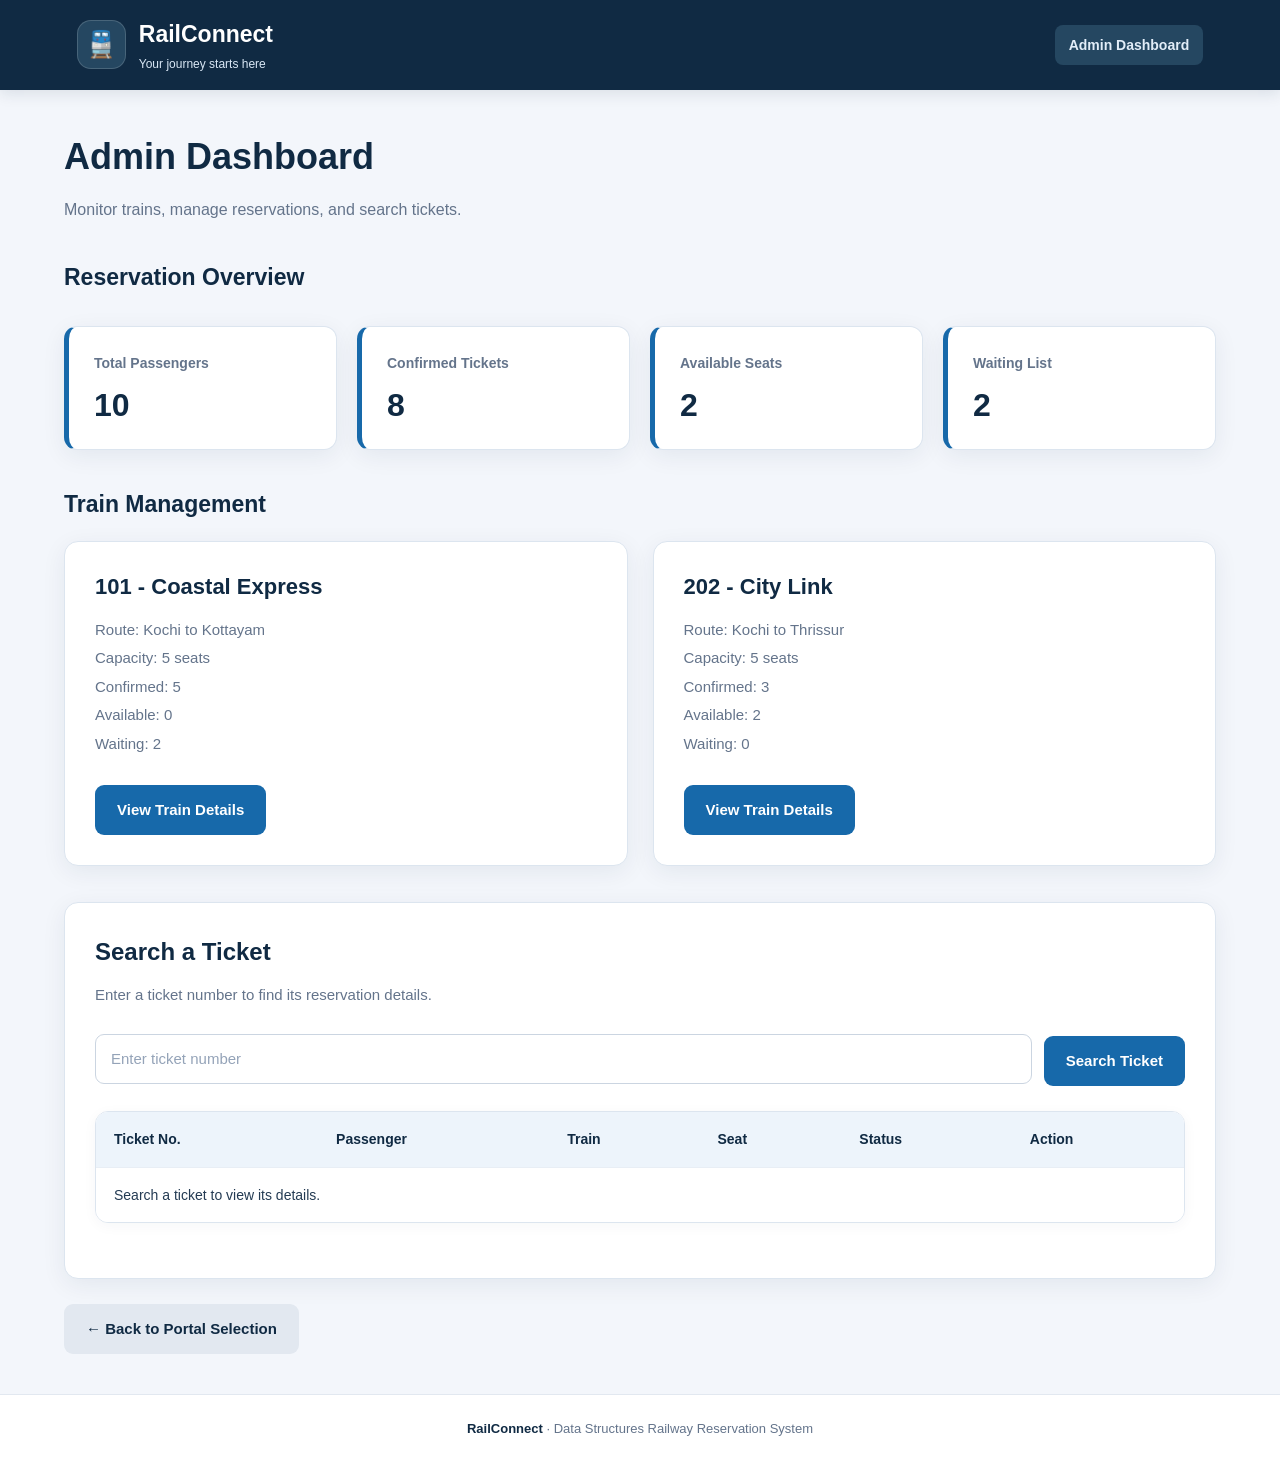
==== commit c6b2e926: "Add files via upload" ====
--- a/public/admin.html
+++ b/public/admin.html
@@ -1,292 +1,479 @@
-
-<!DOCTYPE html>
-<html lang="en">
-<head>
-    <meta charset="UTF-8">
-    <meta name="viewport" content="width=device-width, initial-scale=1.0">
-    <title>Admin Dashboard | RailConnect</title>
-
-    <link rel="stylesheet" href="style.css">
-    <script src="script.js" defer></script>
-</head>
-
-<body>
-    <header class="site-header">
-        <div class="header-inner">
-            <a href="index.html" class="site-logo">
-                <span class="logo-mark">RC</span>
-                <span>RailConnect</span>
-            </a>
-
-            <nav class="main-navigation">
-                <a href="role-selection.html">Choose Portal</a>
-                <a href="index.html">Home</a>
-            </nav>
-        </div>
-    </header>
-
-    <main class="page-container">
-        <section class="page-title">
-            <span class="eyebrow">ADMINISTRATION</span>
-            <h1>Railway management</h1>
-            <p>Monitor reservations, seat availability, and waiting lists.</p>
-        </section>
-
-        <section class="admin-stats-grid" aria-label="Reservation statistics">
-            <article class="dashboard-card stat-card">
-                <span class="stat-label">Total Reservations</span>
-                <strong id="totalPassengers" class="stat-value">—</strong>
-                <span class="stat-caption">Confirmed and waiting</span>
-            </article>
-
-            <article class="dashboard-card stat-card">
-                <span class="stat-label">Confirmed Tickets</span>
-                <strong id="confirmedTickets" class="stat-value">—</strong>
-                <span class="stat-caption">Seats currently assigned</span>
-            </article>
-
-            <article class="dashboard-card stat-card">
-                <span class="stat-label">Available Seats</span>
-                <strong id="availableSeats" class="stat-value">—</strong>
-                <span class="stat-caption">Across both trains</span>
-            </article>
-
-            <article class="dashboard-card stat-card">
-                <span class="stat-label">Waiting List</span>
-                <strong id="waitingPassengers" class="stat-value">—</strong>
-                <span class="stat-caption">Awaiting a confirmed seat</span>
-            </article>
-        </section>
-
-        <section class="admin-trains-section">
-            <div class="section-heading">
-                <div>
-                    <span class="eyebrow">FLEET OVERVIEW</span>
-                    <h2>Train status</h2>
-                </div>
-            </div>
-
-            <div class="admin-train-grid">
-                <article class="dashboard-card admin-train-card">
-                    <div class="admin-train-heading">
-                        <span class="train-id-label">TRAIN 101</span>
-                        <span class="status-label confirmed">Active</span>
-                    </div>
-
-                    <h3>Coastal Express</h3>
-                    <p class="train-route-text">Kochi → Kottayam</p>
-
-                    <div class="train-stat-row">
-                        <span>Confirmed</span>
-                        <strong id="coastalConfirmed">—</strong>
-                    </div>
-
-                    <div class="train-stat-row">
-                        <span>Available seats</span>
-                        <strong id="coastalAvailable">—</strong>
-                    </div>
-
-                    <div class="train-stat-row">
-                        <span>Waiting passengers</span>
-                        <strong id="coastalWaiting">—</strong>
-                    </div>
-
-                    <a
-                        href="train-details.html?train=101"
-                        class="button button-secondary"
-                    >
-                        View Train Details →
-                    </a>
-                </article>
-
-                <article class="dashboard-card admin-train-card">
-                    <div class="admin-train-heading">
-                        <span class="train-id-label">TRAIN 202</span>
-                        <span class="status-label confirmed">Active</span>
-                    </div>
-
-                    <h3>City Link</h3>
-                    <p class="train-route-text">Kochi → Thrissur</p>
-
-                    <div class="train-stat-row">
-                        <span>Confirmed</span>
-                        <strong id="cityConfirmed">—</strong>
-                    </div>
-
-                    <div class="train-stat-row">
-                        <span>Available seats</span>
-                        <strong id="cityAvailable">—</strong>
-                    </div>
-
-                    <div class="train-stat-row">
-                        <span>Waiting passengers</span>
-                        <strong id="cityWaiting">—</strong>
-                    </div>
-
-                    <a
-                        href="train-details.html?train=202"
-                        class="button button-secondary"
-                    >
-                        View Train Details →
-                    </a>
-                </article>
-            </div>
-        </section>
-
-        <section class="dashboard-card admin-search-card">
-            <span class="eyebrow">RESERVATION LOOKUP</span>
-            <h2>Search a ticket</h2>
-            <p>
-                Search using the full reference, such as TA-1001,
-                TB-1001, or WL-1001.
-            </p>
-
-            <form id="adminSearchForm" class="admin-search-form">
-                <div class="form-group">
-                    <label for="ticketNumber">Ticket reference</label>
-                    <input
-                        type="text"
-                        id="ticketNumber"
-                        placeholder="Enter ticket reference"
-                        required
-                    >
-                </div>
-
-                <button type="submit" class="button button-primary">
-                    Search
-                </button>
-            </form>
-
-            <p id="searchMessage" role="status"></p>
-            <div id="searchResult" class="search-result" hidden></div>
-        </section>
-    </main>
-
-    <footer class="site-footer">
-        <div class="footer-inner">
-            <a href="index.html" class="footer-logo">RailConnect</a>
-            <p>Making railway reservations simpler.</p>
-            <span>&copy; 2026 RailConnect</span>
-        </div>
-    </footer>
-
-    <script>
-        document.addEventListener("DOMContentLoaded", function () {
-            function setText(id, value) {
-                const element = document.getElementById(id);
-
-                if (element) {
-                    element.textContent = value;
-                }
-            }
-
-            function refreshDashboard() {
-                const state = getRailwayState();
-
-                setText("totalPassengers", state.totalPassengers);
-                setText("confirmedTickets", state.confirmedTickets);
-                setText("waitingPassengers", state.waitingPassengers);
-
-                let totalAvailableSeats = 0;
-
-                state.trains.forEach(function (train) {
-                    const summary = getTrainSummary(train.id);
-
-                    if (!summary) {
-                        return;
-                    }
-
-                    totalAvailableSeats += summary.availableSeats;
-
-                    if (train.id === "101") {
-                        setText("coastalConfirmed", summary.confirmedPassengers);
-                        setText("coastalAvailable", summary.availableSeats);
-                        setText("coastalWaiting", summary.waitingPassengers);
-                    }
-
-                    if (train.id === "202") {
-                        setText("cityConfirmed", summary.confirmedPassengers);
-                        setText("cityAvailable", summary.availableSeats);
-                        setText("cityWaiting", summary.waitingPassengers);
-                    }
-                });
-
-                setText("availableSeats", totalAvailableSeats);
-            }
-
-            function searchTicket() {
-                const reference =
-                    document.getElementById("ticketNumber").value.trim();
-
-                const message = document.getElementById("searchMessage");
-                const resultBox = document.getElementById("searchResult");
-
-                message.textContent = "";
-                resultBox.hidden = true;
-                resultBox.innerHTML = "";
-
-                if (!reference) {
-                    message.textContent = "Please enter a ticket reference.";
-                    return;
-                }
-
-                const booking = searchBooking(reference);
-
-                if (!booking) {
-                    message.textContent =
-                        "No reservation found. Check the reference and try again.";
-                    return;
-                }
-
-                const train = getTrainById(booking.trainId);
-
-                const heading = document.createElement("h3");
-                heading.textContent = booking.reference || "Reservation";
-                resultBox.appendChild(heading);
-
-                const details = [
-                    ["Passenger", booking.name],
-                    ["Passenger ID", booking.passengerId],
-                    ["Train", train ? train.name + " (" + train.id + ")" : booking.trainId],
-                    ["Route", train ? train.source + " → " + train.destination : "—"],
-                    [
-                        "Seat",
-                        booking.seat !== null && booking.seat !== undefined
-                            ? booking.seat
-                            : "Not assigned"
-                    ],
-                    ["Status", booking.status]
-                ];
-
-                details.forEach(function (detail) {
-                    const line = document.createElement("p");
-                    const label = document.createElement("strong");
-
-                    label.textContent = detail[0] + ": ";
-                    line.appendChild(label);
-                    line.appendChild(
-                        document.createTextNode(
-                            detail[1] === null || detail[1] === undefined
-                                ? "—"
-                                : String(detail[1])
-                        )
-                    );
-
-                    resultBox.appendChild(line);
-                });
-
-                resultBox.hidden = false;
-                message.textContent = "Reservation found.";
-            }
-
-            document.getElementById("adminSearchForm")
-                .addEventListener("submit", function (event) {
-                    event.preventDefault();
-                    searchTicket();
-                });
-
-            refreshDashboard();
-        });
-    </script>
-</body>
-</html>
+
+<!DOCTYPE html>
+<html lang="en">
+<head>
+    <meta charset="UTF-8">
+    <meta name="viewport" content="width=device-width, initial-scale=1.0">
+    <title>Admin Dashboard | RailConnect</title>
+    <link rel="stylesheet" href="style.css">
+
+    <style>
+        /* Header and RailConnect branding */
+        .admin-header {
+            background: #102a43;
+            color: white;
+            padding: 16px 6%;
+            display: flex;
+            align-items: center;
+            justify-content: space-between;
+            gap: 20px;
+            flex-wrap: wrap;
+            box-shadow: 0 3px 15px rgba(16, 42, 67, 0.12);
+        }
+
+        .admin-brand {
+            display: flex;
+            align-items: center;
+            gap: 13px;
+            color: white;
+            text-decoration: none;
+        }
+
+        .admin-brand-mark {
+            width: 49px;
+            height: 49px;
+            flex-shrink: 0;
+            display: flex;
+            align-items: center;
+            justify-content: center;
+            background: #254761;
+            border: 1px solid rgba(255,255,255,0.16);
+            border-radius: 14px;
+            font-size: 26px;
+        }
+
+        .admin-brand h2 {
+            margin: 0;
+            color: white;
+            font-size: 23px;
+        }
+
+        .admin-brand p {
+            margin: 2px 0 0;
+            color: #d9e7f5;
+            font-size: 12px;
+        }
+
+        .admin-header-label {
+            padding: 9px 14px;
+            background: #254761;
+            border-radius: 8px;
+            color: #e2edf8;
+            font-size: 14px;
+            font-weight: 600;
+        }
+
+        /* Dashboard spacing */
+        .admin-main {
+            width: 90%;
+            max-width: 1200px;
+            margin: 38px auto;
+        }
+
+        .admin-intro {
+            margin-bottom: 28px;
+        }
+
+        .admin-intro h1 {
+            margin-bottom: 10px;
+            color: #102a43;
+            font-size: clamp(28px, 4vw, 36px);
+        }
+
+        .admin-intro p {
+            color: #64748b;
+            line-height: 1.7;
+        }
+
+        .admin-section {
+            margin-top: 36px;
+        }
+
+        .admin-section-title {
+            margin-bottom: 18px;
+            color: #102a43;
+            font-size: 23px;
+        }
+
+        .admin-train-card {
+            cursor: default;
+        }
+
+        .admin-train-card p {
+            line-height: 1.9;
+        }
+
+        .admin-search-card {
+            margin-top: 36px;
+        }
+
+        .admin-search-card h2 {
+            color: #102a43;
+            margin-bottom: 10px;
+        }
+
+        .admin-search-card > p {
+            color: #64748b;
+            line-height: 1.7;
+        }
+
+        .admin-footer {
+            margin-top: 40px;
+            padding: 24px 15px;
+            border-top: 1px solid #e2e8f0;
+            background: white;
+            color: #64748b;
+            text-align: center;
+            font-size: 13px;
+        }
+
+        .admin-footer strong {
+            color: #102a43;
+        }
+
+        @media (max-width: 600px) {
+            .admin-header {
+                padding: 16px 5%;
+            }
+
+            .admin-brand h2 {
+                font-size: 21px;
+            }
+
+            .admin-main {
+                width: 92%;
+                margin: 28px auto;
+            }
+
+            .admin-header-label {
+                font-size: 12px;
+            }
+        }
+    </style>
+</head>
+
+<body>
+
+    <!-- RailConnect header with logo on the top left -->
+    <header class="admin-header">
+
+        <a class="admin-brand" href="index.html"
+           aria-label="RailConnect home">
+
+            <div class="admin-brand-mark" aria-hidden="true">🚆</div>
+
+            <div>
+                <h2>RailConnect</h2>
+                <p>Your journey starts here</p>
+            </div>
+
+        </a>
+
+        <div class="admin-header-label">
+            Admin Dashboard
+        </div>
+
+    </header>
+
+    <main class="admin-main">
+
+        <section class="admin-intro">
+            <h1>Admin Dashboard</h1>
+            <p>
+                Monitor trains, manage reservations, and search tickets.
+            </p>
+        </section>
+
+        <!-- Overall statistics -->
+        <section class="admin-section">
+
+            <h2 class="admin-section-title">Reservation Overview</h2>
+
+            <div class="stats-grid">
+
+                <div class="stat-card">
+                    <h3>Total Passengers</h3>
+                    <p class="stat-number" id="totalPassengers">10</p>
+                </div>
+
+                <div class="stat-card">
+                    <h3>Confirmed Tickets</h3>
+                    <p class="stat-number" id="confirmedTickets">8</p>
+                </div>
+
+                <div class="stat-card">
+                    <h3>Available Seats</h3>
+                    <p class="stat-number" id="availableSeats">2</p>
+                </div>
+
+                <div class="stat-card">
+                    <h3>Waiting List</h3>
+                    <p class="stat-number" id="waitingPassengers">2</p>
+                </div>
+
+            </div>
+        </section>
+
+        <!-- Train overview -->
+        <section class="admin-section">
+
+            <h2 class="admin-section-title">Train Management</h2>
+
+            <div class="dashboard-grid">
+
+                <div class="dashboard-card admin-train-card">
+                    <h3>101 - Coastal Express</h3>
+
+                    <p>
+                        Route: Kochi to Kottayam<br>
+                        Capacity: 5 seats<br>
+                        Confirmed: <span id="coastalConfirmed">5</span><br>
+                        Available: <span id="coastalAvailable">0</span><br>
+                        Waiting: <span id="coastalWaiting">2</span>
+                    </p>
+
+                    <button onclick="openTrainDetails('101')">
+                        View Train Details
+                    </button>
+                </div>
+
+                <div class="dashboard-card admin-train-card">
+                    <h3>202 - City Link</h3>
+
+                    <p>
+                        Route: Kochi to Thrissur<br>
+                        Capacity: 5 seats<br>
+                        Confirmed: <span id="cityConfirmed">3</span><br>
+                        Available: <span id="cityAvailable">2</span><br>
+                        Waiting: <span id="cityWaiting">0</span>
+                    </p>
+
+                    <button onclick="openTrainDetails('202')">
+                        View Train Details
+                    </button>
+                </div>
+
+            </div>
+        </section>
+
+        <!-- Search any ticket -->
+        <section class="dashboard-card admin-search-card">
+
+            <h2>Search a Ticket</h2>
+
+            <p>
+                Enter a ticket number to find its reservation details.
+            </p>
+
+            <div class="search-container">
+
+                <input
+                    type="number"
+                    id="ticketNumber"
+                    placeholder="Enter ticket number"
+                    min="1"
+                >
+
+                <button onclick="searchTicket()">
+                    Search Ticket
+                </button>
+
+            </div>
+
+            <p id="searchMessage" role="status"></p>
+
+            <div class="table-container">
+                <table>
+                    <thead>
+                        <tr>
+                            <th>Ticket No.</th>
+                            <th>Passenger</th>
+                            <th>Train</th>
+                            <th>Seat</th>
+                            <th>Status</th>
+                            <th>Action</th>
+                        </tr>
+                    </thead>
+
+                    <tbody id="searchResult">
+                        <tr>
+                            <td colspan="6">
+                                Search a ticket to view its details.
+                            </td>
+                        </tr>
+                    </tbody>
+                </table>
+            </div>
+
+        </section>
+
+        <div class="action-buttons">
+            <button
+                class="secondary-button"
+                onclick="window.location.href='role-selection.html'"
+            >
+                ← Back to Portal Selection
+            </button>
+        </div>
+
+    </main>
+
+    <footer class="admin-footer">
+        <p>
+            <strong>RailConnect</strong> ·
+            Data Structures Railway Reservation System
+        </p>
+    </footer>
+
+    <script>
+        /*
+          Temporary demonstration records.
+          The C backend will replace these later.
+        */
+
+        const demoReservations = [
+            {
+                ticket: 1001,
+                passenger: "Anu",
+                trainId: "101",
+                trainName: "Coastal Express",
+                seat: 1,
+                status: "Confirmed"
+            },
+            {
+                ticket: 1002,
+                passenger: "Meera",
+                trainId: "101",
+                trainName: "Coastal Express",
+                seat: 2,
+                status: "Confirmed"
+            },
+            {
+                ticket: 1003,
+                passenger: "Rahul",
+                trainId: "202",
+                trainName: "City Link",
+                seat: 1,
+                status: "Confirmed"
+            },
+            {
+                ticket: 1004,
+                passenger: "Arun",
+                trainId: "101",
+                trainName: "Coastal Express",
+                seat: null,
+                status: "Waiting List"
+            }
+        ];
+
+        function openTrainDetails(trainId) {
+            window.location.href =
+                "train-details.html?train=" + encodeURIComponent(trainId);
+        }
+
+        function searchTicket() {
+            const ticketNumber = Number(
+                document.getElementById("ticketNumber").value
+            );
+
+            const message = document.getElementById("searchMessage");
+            const result = document.getElementById("searchResult");
+
+            message.textContent = "";
+            result.innerHTML = "";
+
+            if (!Number.isInteger(ticketNumber) || ticketNumber <= 0) {
+                message.textContent =
+                    "Please enter a valid ticket number.";
+
+                result.innerHTML =
+                    '<tr><td colspan="6">No search performed.</td></tr>';
+                return;
+            }
+
+            const reservation = demoReservations.find(function(item) {
+                return item.ticket === ticketNumber;
+            });
+
+            if (!reservation) {
+                message.textContent =
+                    "Ticket not found in the demonstration records.";
+
+                result.innerHTML =
+                    '<tr><td colspan="6">No matching ticket found.</td></tr>';
+                return;
+            }
+
+            const row = document.createElement("tr");
+
+            const values = [
+                reservation.ticket,
+                reservation.passenger,
+                reservation.trainId + " - " + reservation.trainName,
+                reservation.seat === null ? "-" : reservation.seat,
+                reservation.status
+            ];
+
+            values.forEach(function(value, index) {
+                const cell = document.createElement("td");
+
+                if (index === 4) {
+                    const status = document.createElement("span");
+
+                    status.textContent = value;
+                    status.className =
+                        value === "Confirmed"
+                            ? "status confirmed"
+                            : "status waiting";
+
+                    cell.appendChild(status);
+                } else {
+                    cell.textContent = value;
+                }
+
+                row.appendChild(cell);
+            });
+
+            const actionCell = document.createElement("td");
+            const cancelButton = document.createElement("button");
+
+            cancelButton.textContent = "Cancel";
+            cancelButton.className = "cancel-button";
+
+            cancelButton.addEventListener("click", function() {
+                cancelTicket(reservation.ticket);
+            });
+
+            actionCell.appendChild(cancelButton);
+            row.appendChild(actionCell);
+
+            result.appendChild(row);
+            message.textContent = "Ticket found.";
+        }
+
+        function cancelTicket(ticketNumber) {
+            const reservation = demoReservations.find(function(item) {
+                return item.ticket === ticketNumber;
+            });
+
+            if (!reservation) {
+                return;
+            }
+
+            const confirmed = window.confirm(
+                "Cancel ticket " + ticketNumber +
+                " for " + reservation.passenger + "?"
+            );
+
+            if (!confirmed) {
+                return;
+            }
+
+            document.getElementById("searchMessage").textContent =
+                "Demonstration only: actual cancellation and waiting-list " +
+                "promotion will be implemented in the C backend.";
+        }
+    </script>
+
+</body>
+</html>
--- a/public/style.css
+++ b/public/style.css
@@ -1,1947 +1,967 @@
-/* =========================================================
-   RAILCONNECT — SHARED DESIGN SYSTEM
-   Works with all nine project pages.
-   ========================================================= */
-
-/* 1. DESIGN TOKENS */
-
-:root {
-    --navy: #142d4e;
-    --navy-light: #1e426b;
-    --blue: #356be8;
-    --blue-hover: #2556c5;
-    --blue-pale: #edf3ff;
-    --teal: #168a83;
-
-    --background: #f5f7fb;
-    --surface: #ffffff;
-    --surface-soft: #f8faff;
-    --border: #e2e8f1;
-
-    --text: #202e40;
-    --muted: #718096;
-
-    --success: #147d55;
-    --success-bg: #e7f7ef;
-    --warning: #a8660a;
-    --warning-bg: #fff4db;
-    --danger: #c23b45;
-    --danger-bg: #fff0f0;
-
-    --shadow-sm: 0 3px 12px rgba(24, 48, 79, 0.05);
-    --shadow-md: 0 12px 32px rgba(24, 48, 79, 0.09);
-
-    --radius-sm: 9px;
-    --radius-md: 15px;
-    --radius-lg: 22px;
-
-    --content-width: 1160px;
-}
-
-/* 2. RESET AND GLOBAL STYLES */
-
-* {
-    box-sizing: border-box;
-}
-
-html {
-    scroll-behavior: smooth;
-    scroll-padding-top: 90px;
-}
-
-body {
-    margin: 0;
-    min-height: 100vh;
-    background: var(--background);
-    color: var(--text);
-    font-family: "Inter", "Segoe UI", Arial, sans-serif;
-    font-size: 15px;
-    line-height: 1.65;
-    -webkit-font-smoothing: antialiased;
-}
-
-body {
-    display: flex;
-    flex-direction: column;
-}
-
-main {
-    flex: 1;
-}
-
-h1,
-h2,
-h3,
-h4,
-p {
-    margin-top: 0;
-}
-
-h1,
-h2,
-h3,
-h4 {
-    color: var(--navy);
-    line-height: 1.25;
-    letter-spacing: -0.035em;
-}
-
-h1 {
-    font-size: clamp(2rem, 4vw, 3.15rem);
-    font-weight: 750;
-}
-
-h2 {
-    font-size: 1.45rem;
-    font-weight: 700;
-}
-
-h3 {
-    font-size: 1.1rem;
-    font-weight: 700;
-}
-
-p {
-    color: var(--muted);
-}
-
-a {
-    color: var(--blue);
-    text-decoration: none;
-}
-
-a:hover {
-    color: var(--blue-hover);
-}
-
-button,
-input,
-select,
-textarea {
-    font: inherit;
-}
-
-button,
-a,
-input,
-select {
-    -webkit-tap-highlight-color: transparent;
-}
-
-button:focus-visible,
-a:focus-visible,
-input:focus-visible,
-select:focus-visible {
-    outline: 3px solid rgba(53, 107, 232, 0.3);
-    outline-offset: 3px;
-}
-
-button:disabled {
-    cursor: not-allowed;
-    opacity: 0.55;
-}
-
-[hidden] {
-    display: none !important;
-}
-
-::selection {
-    background: #dbe7ff;
-    color: var(--navy);
-}
-
-/* 3. HEADER AND NAVIGATION */
-
-.site-header {
-    position: sticky;
-    top: 0;
-    z-index: 20;
-    width: 100%;
-    background: rgba(255, 255, 255, 0.96);
-    border-bottom: 1px solid var(--border);
-    backdrop-filter: blur(14px);
-}
-
-.header-inner {
-    width: min(var(--content-width), calc(100% - 48px));
-    min-height: 76px;
-    margin: 0 auto;
-    display: flex;
-    align-items: center;
-    justify-content: space-between;
-    gap: 24px;
-}
-
-.site-logo,
-.footer-logo {
-    display: inline-flex;
-    align-items: center;
-    gap: 11px;
-    color: var(--navy);
-    font-size: 1.15rem;
-    font-weight: 800;
-    letter-spacing: -0.04em;
-}
-
-.site-logo:hover,
-.footer-logo:hover {
-    color: var(--navy);
-}
-
-.logo-mark {
-    width: 39px;
-    height: 39px;
-    display: inline-grid;
-    place-items: center;
-    flex-shrink: 0;
-    border-radius: 12px;
-    background: var(--navy);
-    color: #fff;
-    font-size: 0.88rem;
-    font-weight: 800;
-    letter-spacing: -0.03em;
-}
-
-.main-navigation {
-    display: flex;
-    align-items: center;
-    justify-content: flex-end;
-    gap: 28px;
-}
-
-.main-navigation a {
-    color: #526277;
-    font-size: 0.9rem;
-    font-weight: 600;
-    transition: color 0.2s ease;
-}
-
-.main-navigation a:hover {
-    color: var(--blue);
-}
-
-.main-navigation .nav-cta {
-    padding: 10px 17px;
-    border-radius: 9px;
-    background: var(--blue);
-    color: #fff;
-}
-
-.main-navigation .nav-cta:hover {
-    background: var(--blue-hover);
-    color: #fff;
-}
-
-/* 4. BUTTONS */
-
-.button,
-button.button {
-    min-height: 44px;
-    display: inline-flex;
-    align-items: center;
-    justify-content: center;
-    gap: 9px;
-    padding: 11px 18px;
-    border: 1px solid transparent;
-    border-radius: 10px;
-    cursor: pointer;
-    font-size: 0.9rem;
-    font-weight: 700;
-    line-height: 1.35;
-    text-align: center;
-    text-decoration: none;
-    transition:
-        background 0.2s ease,
-        border-color 0.2s ease,
-        color 0.2s ease,
-        transform 0.2s ease,
-        box-shadow 0.2s ease;
-}
-
-.button:hover,
-button.button:hover {
-    transform: translateY(-1px);
-}
-
-.button-primary {
-    background: var(--blue);
-    color: #fff;
-    box-shadow: 0 4px 10px rgba(53, 107, 232, 0.15);
-}
-
-.button-primary:hover {
-    background: var(--blue-hover);
-    color: #fff;
-    box-shadow: 0 6px 16px rgba(53, 107, 232, 0.22);
-}
-
-.button-secondary {
-    border-color: #d8e2f0;
-    background: #fff;
-    color: var(--navy);
-}
-
-.button-secondary:hover {
-    border-color: #b7c9e8;
-    background: var(--blue-pale);
-    color: var(--navy);
-}
-
-.button-danger {
-    min-height: 34px;
-    padding: 7px 11px;
-    border-color: #f4d1d4;
-    background: #fff;
-    color: var(--danger);
-    font-size: 0.8rem;
-}
-
-.button-danger:hover {
-    border-color: var(--danger);
-    background: var(--danger-bg);
-    color: #a32832;
-}
-
-/* 5. SHARED CONTENT LAYOUT */
-
-.page-container,
-.passenger-container {
-    width: min(var(--content-width), calc(100% - 48px));
-    margin: 0 auto;
-    padding: 48px 0 72px;
-}
-
-.page-title {
-    margin-bottom: 32px;
-}
-
-.page-title h1 {
-    margin-bottom: 10px;
-    font-size: clamp(2rem, 4vw, 2.65rem);
-}
-
-.page-title > p {
-    max-width: 660px;
-    margin-bottom: 0;
-    font-size: 1rem;
-}
-
-.eyebrow,
-.welcome-label,
-.card-label {
-    display: inline-block;
-    margin-bottom: 11px;
-    color: var(--blue);
-    font-size: 0.73rem;
-    font-weight: 800;
-    letter-spacing: 0.12em;
-    text-transform: uppercase;
-}
-
-.section-heading,
-.available-trains-heading,
-.table-heading {
-    display: flex;
-    align-items: center;
-    justify-content: space-between;
-    gap: 20px;
-    margin-bottom: 22px;
-}
-
-.section-heading h2,
-.available-trains-heading h2,
-.table-heading h2 {
-    margin-bottom: 0;
-}
-
-.text-muted {
-    color: var(--muted);
-    font-size: 0.84rem;
-}
-
-/* 6. SHARED CARDS */
-
-.dashboard-card,
-.feature-card,
-.portal-card,
-.feature-box,
-.train-card {
-    min-width: 0;
-    padding: 26px;
-    border: 1px solid var(--border);
-    border-radius: var(--radius-md);
-    background: var(--surface);
-    box-shadow: var(--shadow-sm);
-}
-
-.dashboard-card > :last-child,
-.feature-card > :last-child {
-    margin-bottom: 0;
-}
-
-.dashboard-card h2 {
-    margin-bottom: 10px;
-}
-
-.dashboard-card > p {
-    font-size: 0.92rem;
-}
-
-/* 7. HOMEPAGE */
-
-.landing-page {
-    background: #fff;
-}
-
-.landing-page .header-inner {
-    min-height: 78px;
-}
-
-.landing-hero {
-    position: relative;
-    width: min(var(--content-width), calc(100% - 48px));
-    min-height: 425px;
-    margin: 38px auto 0;
-    padding: 54px 55px;
-    display: grid;
-    grid-template-columns: 1.1fr 0.9fr;
-    align-items: center;
-    gap: 36px;
-    overflow: hidden;
-    border: 1px solid #e2eaff;
-    border-radius: 26px;
-    background:
-        radial-gradient(
-            circle at 90% 10%,
-            rgba(203, 220, 255, 0.65),
-            transparent 35%
-        ),
-        linear-gradient(125deg, #f2f6ff 0%, #f9fbff 65%, #edf5ff 100%);
-}
-
-.hero-content {
-    position: relative;
-    z-index: 1;
-    max-width: 540px;
-}
-
-.hero-content .eyebrow {
-    padding: 7px 11px;
-    border: 1px solid #d9e5ff;
-    border-radius: 999px;
-    background: rgba(255, 255, 255, 0.75);
-}
-
-.hero-content h1 {
-    margin-bottom: 20px;
-    font-size: clamp(2.5rem, 4.6vw, 3.8rem);
-    line-height: 1.09;
-    letter-spacing: -0.055em;
-}
-
-.hero-content h1 span {
-    color: var(--blue);
-}
-
-.hero-content > p {
-    max-width: 480px;
-    margin-bottom: 27px;
-    font-size: 1.03rem;
-    line-height: 1.8;
-}
-
-.hero-actions {
-    display: flex;
-    align-items: center;
-    flex-wrap: wrap;
-    gap: 12px;
-}
-
-.hero-note {
-    margin-top: 22px;
-    display: flex;
-    align-items: center;
-    gap: 9px;
-    color: #68778c;
-    font-size: 0.83rem;
-}
-
-.status-dot {
-    width: 8px;
-    height: 8px;
-    display: inline-block;
-    flex-shrink: 0;
-    border-radius: 50%;
-    background: #1da77b;
-}
-
-.hero-visual {
-    position: relative;
-    display: flex;
-    justify-content: center;
-    align-items: center;
-    min-width: 0;
-    padding: 12px;
-}
-
-.journey-card {
-    width: 100%;
-    max-width: 380px;
-    padding: 27px;
-    border: 1px solid rgba(220, 230, 246, 0.95);
-    border-radius: 19px;
-    background: rgba(255, 255, 255, 0.94);
-    box-shadow: 0 22px 55px rgba(37, 65, 108, 0.12);
-}
-
-.journey-card-top {
-    display: flex;
-    justify-content: space-between;
-    align-items: center;
-    gap: 12px;
-    padding-bottom: 20px;
-    border-bottom: 1px solid var(--border);
-    color: var(--muted);
-    font-size: 0.82rem;
-}
-
-.journey-card-top strong {
-    color: var(--navy);
-}
-
-.journey-route {
-    padding: 25px 0;
-    display: grid;
-    grid-template-columns: 1fr 65px 1fr;
-    align-items: center;
-    gap: 8px;
-}
-
-.station {
-    min-width: 0;
-}
-
-.station:last-child {
-    text-align: right;
-}
-
-.station strong {
-    display: block;
-    margin-bottom: 3px;
-    color: var(--navy);
-    font-size: 1.05rem;
-}
-
-.station small {
-    color: var(--muted);
-    font-size: 0.78rem;
-}
-
-.station-dot {
-    width: 12px;
-    height: 12px;
-    display: inline-block;
-    margin-bottom: 12px;
-    border: 3px solid var(--blue);
-    border-radius: 50%;
-    background: #fff;
-}
-
-.route-line {
-    position: relative;
-    height: 2px;
-    background: #c7d7f7;
-}
-
-.route-line::after {
-    content: "›";
-    position: absolute;
-    top: -13px;
-    right: -1px;
-    color: var(--blue);
-    font-size: 1.55rem;
-}
-
-.journey-card-footer {
-    padding-top: 17px;
-    display: flex;
-    align-items: center;
-    justify-content: space-between;
-    gap: 10px;
-    border-top: 1px solid var(--border);
-    color: var(--muted);
-    font-size: 0.8rem;
-}
-
-.journey-card-footer strong {
-    color: var(--success);
-}
-
-.hero-caption {
-    margin-top: 15px;
-    color: var(--muted);
-    font-size: 0.78rem;
-    text-align: center;
-}
-
-.features-section {
-    width: min(var(--content-width), calc(100% - 48px));
-    margin: 80px auto;
-}
-
-.section-heading {
-    align-items: flex-end;
-    margin-bottom: 27px;
-}
-
-.section-heading h2 {
-    margin-bottom: 8px;
-    font-size: clamp(1.7rem, 3vw, 2.15rem);
-}
-
-.section-heading p {
-    max-width: 570px;
-    margin-bottom: 0;
-}
-
-.features-grid {
-    display: grid;
-    grid-template-columns: repeat(4, minmax(0, 1fr));
-    gap: 18px;
-}
-
-.feature-card {
-    padding: 23px;
-    transition: transform 0.2s ease, box-shadow 0.2s ease;
-}
-
-.feature-card:hover {
-    transform: translateY(-3px);
-    box-shadow: var(--shadow-md);
-}
-
-.feature-number {
-    margin-bottom: 20px;
-    color: #a6b7d0;
-    font-size: 0.8rem;
-    font-weight: 800;
-}
-
-.feature-icon {
-    width: 43px;
-    height: 43px;
-    margin-bottom: 18px;
-    display: grid;
-    place-items: center;
-    border-radius: 12px;
-    background: var(--blue-pale);
-    color: var(--blue);
-    font-size: 1.2rem;
-}
-
-.feature-card h3 {
-    margin-bottom: 9px;
-}
-
-.feature-card p {
-    margin-bottom: 0;
-    font-size: 0.88rem;
-    line-height: 1.75;
-}
-
-.landing-bottom-cta {
-    width: min(var(--content-width), calc(100% - 48px));
-    margin: 0 auto 70px;
-    padding: 34px 38px;
-    display: flex;
-    align-items: center;
-    justify-content: space-between;
-    gap: 24px;
-    border-radius: 18px;
-    background: var(--navy);
-}
-
-.landing-bottom-cta h2 {
-    margin-bottom: 7px;
-    color: #fff;
-}
-
-.landing-bottom-cta p {
-    margin-bottom: 0;
-    color: #d0dceb;
-}
-
-.landing-bottom-cta .button {
-    flex-shrink: 0;
-}
-
-/* 8. PORTAL SELECTION */
-
-.portal-page {
-    background:
-        radial-gradient(circle at 95% 5%, #eaf1ff 0, transparent 25%),
-        var(--background);
-}
-
-.portal-intro {
-    max-width: 760px;
-    margin: 0 auto 34px;
-    text-align: center;
-}
-
-.portal-intro h1 {
-    margin-bottom: 13px;
-}
-
-.portal-intro p {
-    max-width: 600px;
-    margin: 0 auto;
-}
-
-.portal-grid {
-    display: grid;
-    grid-template-columns: repeat(2, minmax(0, 1fr));
-    gap: 22px;
-    margin-bottom: 62px;
-}
-
-.portal-card {
-    position: relative;
-    padding: 31px;
-    overflow: hidden;
-    transition: transform 0.2s ease, box-shadow 0.2s ease;
-}
-
-.portal-card:hover {
-    transform: translateY(-3px);
-    box-shadow: var(--shadow-md);
-}
-
-.portal-card::before {
-    content: "";
-    position: absolute;
-    top: 0;
-    left: 0;
-    width: 100%;
-    height: 4px;
-    background: var(--blue);
-}
-
-.admin-portal::before {
-    background: var(--teal);
-}
-
-.portal-card-top {
-    display: flex;
-    align-items: flex-start;
-    justify-content: space-between;
-    gap: 16px;
-    margin-bottom: 23px;
-}
-
-.portal-icon {
-    width: 55px;
-    height: 55px;
-    display: grid;
-    place-items: center;
-    border-radius: 15px;
-    background: var(--blue-pale);
-    color: var(--blue);
-    font-size: 1.45rem;
-    font-weight: 800;
-}
-
-.admin-portal .portal-icon {
-    background: #e5f7f3;
-    color: var(--teal);
-}
-
-.portal-tag {
-    padding: 5px 10px;
-    border-radius: 999px;
-    background: #eef2f8;
-    color: #52647c;
-    font-size: 0.72rem;
-    font-weight: 700;
-}
-
-.portal-card h2 {
-    margin-bottom: 10px;
-}
-
-.portal-card > p {
-    margin-bottom: 22px;
-}
-
-.portal-features {
-    margin: 0 0 26px;
-    padding: 0;
-    list-style: none;
-}
-
-.portal-features li {
-    position: relative;
-    margin-bottom: 10px;
-    padding-left: 24px;
-    color: #526277;
-    font-size: 0.9rem;
-}
-
-.portal-features li::before {
-    content: "✓";
-    position: absolute;
-    left: 0;
-    color: var(--success);
-    font-weight: 800;
-}
-
-.portal-button {
-    width: 100%;
-}
-
-.available-trains-section {
-    margin-top: 45px;
-}
-
-.available-trains-heading {
-    align-items: flex-end;
-}
-
-.train-count {
-    display: inline-flex;
-    align-items: center;
-    padding: 6px 11px;
-    border: 1px solid var(--border);
-    border-radius: 999px;
-    background: #fff;
-    color: #5b6b80;
-    font-size: 0.8rem;
-    font-weight: 700;
-    white-space: nowrap;
-}
-
-.available-trains-grid {
-    display: grid;
-    grid-template-columns: repeat(2, minmax(0, 1fr));
-    gap: 18px;
-}
-
-.available-train-card {
-    padding: 24px;
-    border: 1px solid var(--border);
-    border-radius: var(--radius-md);
-    background: #fff;
-    box-shadow: var(--shadow-sm);
-}
-
-.available-train-card h3 {
-    margin-bottom: 5px;
-}
-
-.available-train-card p {
-    margin-bottom: 14px;
-}
-
-.available-train-card .button {
-    margin-top: 10px;
-}
-
-/* 9. PASSENGER DASHBOARD */
-
-.passenger-page {
-    background:
-        radial-gradient(circle at 100% 0%, #eaf1ff 0, transparent 26%),
-        var(--background);
-}
-
-.passenger-container {
-    padding-top: 52px;
-}
-
-.passenger-welcome {
-    margin-bottom: 33px;
-}
-
-.passenger-welcome .welcome-label {
-    margin-bottom: 13px;
-}
-
-.passenger-welcome h1 {
-    margin-bottom: 12px;
-}
-
-.passenger-welcome p {
-    max-width: 650px;
-    margin-bottom: 0;
-    font-size: 1rem;
-}
-
-.dashboard-grid {
-    display: grid;
-    grid-template-columns: repeat(2, minmax(0, 1fr));
-    gap: 22px;
-    margin-bottom: 40px;
-}
-
-.dashboard-card {
-    padding: 27px;
-}
-
-.passenger-action-card {
-    display: flex;
-    flex-direction: column;
-}
-
-.card-icon {
-    width: 49px;
-    height: 49px;
-    margin-bottom: 19px;
-    display: grid;
-    place-items: center;
-    border-radius: 14px;
-    background: var(--blue-pale);
-    color: var(--blue);
-    font-size: 1.35rem;
-    font-weight: 800;
-}
-
-.dashboard-card .card-label {
-    margin-bottom: 8px;
-}
-
-.dashboard-card .button {
-    align-self: flex-start;
-    margin-top: 9px;
-}
-
-.passenger-train-list {
-    display: grid;
-    grid-template-columns: repeat(2, minmax(0, 1fr));
-    gap: 18px;
-}
-
-.passenger-train-item {
-    min-width: 0;
-    padding: 22px;
-    border: 1px solid var(--border);
-    border-radius: var(--radius-md);
-    background: #fff;
-    box-shadow: var(--shadow-sm);
-}
-
-.passenger-train-item h3 {
-    margin-bottom: 7px;
-}
-
-.passenger-train-item p {
-    margin-bottom: 8px;
-}
-
-.passenger-train-item .train-book-link {
-    display: inline-block;
-    margin-top: 12px;
-    font-size: 0.88rem;
-    font-weight: 700;
-}
-
-/* 10. FORMS AND INPUTS */
-
-.form-group {
-    min-width: 0;
-    margin-bottom: 20px;
-}
-
-.form-group label {
-    display: block;
-    margin-bottom: 8px;
-    color: #33445b;
-    font-size: 0.87rem;
-    font-weight: 700;
-}
-
-input,
-select,
-textarea {
-    width: 100%;
-    min-width: 0;
-    min-height: 47px;
-    padding: 11px 13px;
-    border: 1px solid #d9e1ec;
-    border-radius: 9px;
-    background: #fff;
-    color: var(--text);
-    font-size: 0.92rem;
-    transition: border-color 0.2s ease, box-shadow 0.2s ease;
-}
-
-input::placeholder,
-textarea::placeholder {
-    color: #9aa7b8;
-}
-
-input:hover,
-select:hover,
-textarea:hover {
-    border-color: #bdcce0;
-}
-
-input:focus,
-select:focus,
-textarea:focus {
-    border-color: var(--blue);
-    outline: none;
-    box-shadow: 0 0 0 3px rgba(53, 107, 232, 0.11);
-}
-
-input:disabled,
-select:disabled,
-textarea:disabled {
-    background: #f1f4f8;
-    cursor: not-allowed;
-}
-
-.form-row {
-    display: grid;
-    grid-template-columns: repeat(2, minmax(0, 1fr));
-    gap: 16px;
-}
-
-.form-section-title {
-    margin: 29px 0 19px;
-    padding-top: 23px;
-    border-top: 1px solid var(--border);
-}
-
-.form-description {
-    margin-bottom: 24px;
-}
-
-#serverMessage,
-#trainSearchMessage,
-#bookingMessage,
-#searchMessage,
-#message {
-    margin: 12px 0;
-    color: var(--muted);
-    font-size: 0.87rem;
-}
-
-#serverMessage:not(:empty),
-#trainSearchMessage:not(:empty),
-#bookingMessage:not(:empty),
-#searchMessage:not(:empty),
-#message:not(:empty) {
-    padding: 10px 12px;
-    border-radius: 8px;
-    background: #f0f4fa;
-}
-
-form > .button,
-form > button {
-    max-width: 100%;
-}
-
-form .button-primary[type="submit"] {
-    margin-top: 3px;
-}
-
-/* 11. BOOKING PAGE */
-
-.booking-layout {
-    display: grid;
-    grid-template-columns: minmax(0, 1.45fr) minmax(270px, 0.75fr);
-    align-items: start;
-    gap: 24px;
-}
-
-.booking-form-card {
-    padding: 31px;
-}
-
-.booking-form-card > h2:first-child {
-    margin-bottom: 7px;
-}
-
-.booking-side-panel {
-    display: grid;
-    gap: 18px;
-}
-
-.booking-info-card {
-    padding: 25px;
-}
-
-.booking-info-card h2 {
-    margin-bottom: 24px;
-}
-
-.booking-steps {
-    margin: 0;
-    padding: 0;
-    display: grid;
-    gap: 22px;
-    list-style: none;
-}
-
-.booking-steps li {
-    display: grid;
-    grid-template-columns: 37px minmax(0, 1fr);
-    align-items: start;
-    gap: 12px;
-}
-
-.booking-steps li > span {
-    width: 36px;
-    height: 36px;
-    display: grid;
-    place-items: center;
-    border-radius: 11px;
-    background: var(--blue-pale);
-    color: var(--blue);
-    font-size: 0.8rem;
-    font-weight: 800;
-}
-
-.booking-steps strong {
-    display: block;
-    margin-bottom: 4px;
-    color: var(--navy);
-    font-size: 0.91rem;
-}
-
-.booking-steps p {
-    margin-bottom: 0;
-    font-size: 0.83rem;
-    line-height: 1.65;
-}
-
-.booking-note {
-    padding: 21px;
-    border: 1px solid #dce7ff;
-    border-radius: var(--radius-md);
-    background: #eff4ff;
-}
-
-.booking-note strong {
-    display: block;
-    margin-bottom: 7px;
-    color: var(--navy);
-}
-
-.booking-note p {
-    margin-bottom: 0;
-    font-size: 0.87rem;
-}
-
-.train-summary {
-    margin: 19px 0;
-    padding: 19px;
-    border: 1px solid #d9e6ff;
-    border-radius: 12px;
-    background: var(--surface-soft);
-}
-
-.train-summary h3 {
-    margin-bottom: 8px;
-}
-
-.train-summary p {
-    margin-bottom: 5px;
-    font-size: 0.9rem;
-}
-
-.booking-result {
-    margin-top: 28px;
-    padding: 31px;
-    border: 1px solid #dce6f5;
-    border-radius: var(--radius-lg);
-    background: #fff;
-    box-shadow: var(--shadow-md);
-    scroll-margin-top: 100px;
-}
-
-.booking-result-heading {
-    margin-bottom: 25px;
-}
-
-.booking-result-heading h2 {
-    margin-bottom: 8px;
-}
-
-.booking-result-details {
-    display: grid;
-    grid-template-columns: repeat(3, minmax(0, 1fr));
-    gap: 14px;
-    margin-bottom: 25px;
-}
-
-.booking-result-details > div {
-    min-width: 0;
-    padding: 17px;
-    border: 1px solid var(--border);
-    border-radius: 11px;
-    background: var(--surface-soft);
-}
-
-.booking-result-details span {
-    display: block;
-    margin-bottom: 7px;
-    color: var(--muted);
-    font-size: 0.78rem;
-}
-
-.booking-result-details strong {
-    display: block;
-    overflow-wrap: anywhere;
-    color: var(--navy);
-    font-size: 1.05rem;
-}
-
-.result-actions {
-    display: flex;
-    flex-wrap: wrap;
-    align-items: center;
-    gap: 12px;
-    margin-top: 22px;
-}
-
-/* 12. MY BOOKINGS */
-
-.booking-search-grid {
-    align-items: stretch;
-}
-
-.booking-search-grid .dashboard-card {
-    padding: 27px;
-}
-
-.booking-search-grid .button {
-    align-self: flex-start;
-}
-
-.search-result {
-    margin-top: 18px;
-    padding: 20px;
-    border: 1px solid var(--border);
-    border-radius: 12px;
-    background: var(--surface-soft);
-    overflow-wrap: anywhere;
-}
-
-.search-result h3 {
-    margin-bottom: 17px;
-}
-
-.search-result p {
-    margin-bottom: 10px;
-    font-size: 0.9rem;
-}
-
-.search-result p:last-child {
-    margin-bottom: 0;
-}
-
-.search-result strong {
-    color: var(--navy);
-}
-
-.bookings-table-card,
-.train-detail-section {
-    margin-bottom: 23px;
-    padding: 26px;
-}
-
-.table-heading {
-    align-items: center;
-}
-
-.table-heading .eyebrow {
-    margin-bottom: 6px;
-}
-
-.table-heading h2 {
-    margin-bottom: 0;
-}
-
-.table-responsive {
-    width: 100%;
-    overflow-x: auto;
-    border: 1px solid var(--border);
-    border-radius: 11px;
-    background: #fff;
-    -webkit-overflow-scrolling: touch;
-}
-
-table {
-    width: 100%;
-    border-collapse: collapse;
-    text-align: left;
-    font-size: 0.88rem;
-}
-
-thead {
-    background: #f4f7fc;
-}
-
-th {
-    padding: 15px 16px;
-    color: #52637a;
-    font-size: 0.76rem;
-    font-weight: 800;
-    letter-spacing: 0.035em;
-    white-space: nowrap;
-}
-
-td {
-    padding: 15px 16px;
-    border-top: 1px solid #edf0f5;
-    color: #45566b;
-    vertical-align: middle;
-}
-
-tbody tr {
-    transition: background 0.15s ease;
-}
-
-tbody tr:hover {
-    background: #f8faff;
-}
-
-tbody td[colspan] {
-    padding: 28px 18px;
-    color: var(--muted);
-    text-align: center;
-}
-
-.status-label {
-    display: inline-flex;
-    align-items: center;
-    justify-content: center;
-    padding: 5px 9px;
-    border-radius: 999px;
-    font-size: 0.74rem;
-    font-weight: 800;
-    line-height: 1.3;
-    white-space: nowrap;
-}
-
-.status-label.confirmed,
-.confirmed {
-    background: var(--success-bg);
-    color: var(--success);
-}
-
-.status-label.waiting,
-.waiting {
-    background: var(--warning-bg);
-    color: var(--warning);
-}
-
-.status-label.cancelled,
-.cancelled {
-    background: var(--danger-bg);
-    color: var(--danger);
-}
-
-.page-bottom-link {
-    margin-top: 25px;
-}
-
-/* 13. ADMIN DASHBOARD AND TRAIN DETAILS */
-
-.admin-stats-grid {
-    display: grid;
-    grid-template-columns: repeat(4, minmax(0, 1fr));
-    gap: 17px;
-    margin-bottom: 42px;
-}
-
-.stat-card {
-    position: relative;
-    padding: 23px;
-    overflow: hidden;
-}
-
-.stat-card::before {
-    content: "";
-    position: absolute;
-    top: 0;
-    left: 0;
-    width: 100%;
-    height: 3px;
-    background: var(--blue);
-}
-
-.stat-label {
-    display: block;
-    margin-bottom: 14px;
-    color: #68788e;
-    font-size: 0.83rem;
-    font-weight: 600;
-}
-
-.stat-value {
-    display: block;
-    margin-bottom: 8px;
-    color: var(--navy);
-    font-size: clamp(1.8rem, 3vw, 2.35rem);
-    font-weight: 800;
-    line-height: 1.1;
-    letter-spacing: -0.055em;
-}
-
-.stat-caption {
-    display: block;
-    color: #8b98a9;
-    font-size: 0.76rem;
-}
-
-.admin-trains-section {
-    margin-bottom: 42px;
-}
-
-.admin-train-grid {
-    display: grid;
-    grid-template-columns: repeat(2, minmax(0, 1fr));
-    gap: 20px;
-}
-
-.admin-train-card {
-    padding: 27px;
-}
-
-.admin-train-heading {
-    display: flex;
-    align-items: center;
-    justify-content: space-between;
-    gap: 12px;
-    margin-bottom: 19px;
-}
-
-.train-id-label {
-    color: var(--blue);
-    font-size: 0.76rem;
-    font-weight: 800;
-    letter-spacing: 0.08em;
-}
-
-.admin-train-card h3 {
-    margin-bottom: 6px;
-    font-size: 1.3rem;
-}
-
-.train-route-text {
-    margin-bottom: 23px;
-    font-size: 0.9rem;
-}
-
-.train-stat-row {
-    display: flex;
-    align-items: center;
-    justify-content: space-between;
-    gap: 16px;
-    padding: 13px 0;
-    border-top: 1px solid #edf0f5;
-    color: #69788c;
-    font-size: 0.87rem;
-}
-
-.train-stat-row strong {
-    color: var(--navy);
-    font-size: 0.94rem;
-}
-
-.admin-train-card > .button {
-    width: 100%;
-    margin-top: 20px;
-}
-
-.admin-search-card {
-    padding: 29px;
-}
-
-.admin-search-card h2 {
-    margin-bottom: 8px;
-}
-
-.admin-search-form {
-    display: grid;
-    grid-template-columns: minmax(0, 1fr) auto;
-    align-items: end;
-    gap: 15px;
-    margin-top: 22px;
-}
-
-.admin-search-form .form-group {
-    margin-bottom: 0;
-}
-
-.admin-search-form .button {
-    margin-bottom: 0;
-}
-
-.train-detail-section > h2 {
-    margin-bottom: 12px;
-}
-
-.train-detail-section > p {
-    margin-bottom: 0;
-}
-
-/* 14. LEGACY CLASS COMPATIBILITY */
-
-.brand {
-    display: inline-flex;
-    align-items: center;
-    gap: 10px;
-    color: var(--navy);
-    font-weight: 800;
-}
-
-.page-header {
-    margin-bottom: 28px;
-}
-
-.search-container {
-    display: flex;
-    flex-wrap: wrap;
-    align-items: end;
-    gap: 14px;
-    margin-bottom: 24px;
-}
-
-.search-container .form-group {
-    flex: 1 1 220px;
-    margin-bottom: 0;
-}
-
-.form-container,
-.content-card {
-    padding: 26px;
-    border: 1px solid var(--border);
-    border-radius: var(--radius-md);
-    background: #fff;
-    box-shadow: var(--shadow-sm);
-}
-
-.stats-container {
-    display: grid;
-    grid-template-columns: repeat(4, minmax(0, 1fr));
-    gap: 17px;
-}
-
-.train-card {
-    margin-bottom: 20px;
-}
-
-.available-seat,
-.seat-available {
-    color: var(--success);
-    font-weight: 700;
-}
-
-.seat-unavailable {
-    color: var(--danger);
-    font-weight: 700;
-}
-
-/* 15. FOOTER */
-
-.site-footer {
-    margin-top: auto;
-    border-top: 1px solid var(--border);
-    background: #fff;
-}
-
-.footer-inner {
-    width: min(var(--content-width), calc(100% - 48px));
-    min-height: 86px;
-    margin: 0 auto;
-    display: flex;
-    align-items: center;
-    justify-content: space-between;
-    gap: 20px;
-}
-
-.footer-logo {
-    font-size: 1rem;
-}
-
-.footer-inner p,
-.footer-inner > span {
-    margin-bottom: 0;
-    color: #8390a1;
-    font-size: 0.8rem;
-}
-
-/* 16. RESPONSIVE DESIGN — TABLETS */
-
-@media (max-width: 1000px) {
-    .landing-hero {
-        padding: 42px;
-        gap: 22px;
-    }
-
-    .features-grid {
-        grid-template-columns: repeat(2, minmax(0, 1fr));
-    }
-
-    .admin-stats-grid,
-    .stats-container {
-        grid-template-columns: repeat(2, minmax(0, 1fr));
-    }
-
-    .booking-layout {
-        grid-template-columns: minmax(0, 1.2fr) minmax(240px, 0.8fr);
-        gap: 17px;
-    }
-
-    .booking-form-card {
-        padding: 25px;
-    }
-
-    .journey-card {
-        padding: 22px;
-    }
-}
-
-/* 17. RESPONSIVE DESIGN — MOBILE */
-
-@media (max-width: 760px) {
-    .header-inner {
-        width: calc(100% - 32px);
-        min-height: 68px;
-        gap: 12px;
-    }
-
-    .site-logo {
-        font-size: 1rem;
-    }
-
-    .logo-mark {
-        width: 35px;
-        height: 35px;
-    }
-
-    .main-navigation {
-        gap: 13px;
-    }
-
-    .main-navigation a {
-        font-size: 0.8rem;
-    }
-
-    .main-navigation .nav-cta {
-        padding: 8px 10px;
-    }
-
-    .page-container,
-    .passenger-container {
-        width: calc(100% - 32px);
-        padding-top: 35px;
-        padding-bottom: 48px;
-    }
-
-    .page-title {
-        margin-bottom: 25px;
-    }
-
-    .landing-hero {
-        width: calc(100% - 32px);
-        margin-top: 22px;
-        padding: 34px 27px;
-        grid-template-columns: 1fr;
-        gap: 23px;
-        border-radius: 20px;
-    }
-
-    .hero-content h1 {
-        font-size: clamp(2.25rem, 8vw, 3.2rem);
-    }
-
-    .hero-visual {
-        padding: 0;
-    }
-
-    .journey-card {
-        max-width: 440px;
-    }
-
-    .features-section {
-        width: calc(100% - 32px);
-        margin: 55px auto;
-    }
-
-    .features-grid {
-        gap: 13px;
-    }
-
-    .feature-card {
-        padding: 19px;
-    }
-
-    .landing-bottom-cta {
-        width: calc(100% - 32px);
-        margin-bottom: 45px;
-        padding: 26px;
-        align-items: flex-start;
-        flex-direction: column;
-    }
-
-    .portal-grid,
-    .available-trains-grid,
-    .dashboard-grid,
-    .passenger-train-list,
-    .admin-train-grid {
-        grid-template-columns: 1fr;
-    }
-
-    .portal-grid {
-        gap: 17px;
-        margin-bottom: 45px;
-    }
-
-    .portal-card {
-        padding: 25px;
-    }
-
-    .booking-layout {
-        grid-template-columns: 1fr;
-    }
-
-    .booking-side-panel {
-        grid-template-columns: 1fr;
-    }
-
-    .booking-result {
-        padding: 24px;
-    }
-
-    .booking-result-details {
-        grid-template-columns: 1fr;
-    }
-
-    .admin-stats-grid,
-    .stats-container {
-        grid-template-columns: repeat(2, minmax(0, 1fr));
-        gap: 12px;
-    }
-
-    .stat-card {
-        padding: 18px;
-    }
-
-    .stat-label {
-        font-size: 0.78rem;
-    }
-
-    .stat-value {
-        font-size: 1.9rem;
-    }
-
-    .bookings-table-card,
-    .train-detail-section {
-        padding: 19px;
-    }
-
-    .admin-search-form {
-        grid-template-columns: 1fr;
-    }
-
-    .admin-search-form .button {
-        width: 100%;
-    }
-
-    .footer-inner {
-        width: calc(100% - 32px);
-        padding: 20px 0;
-        align-items: flex-start;
-        flex-direction: column;
-        gap: 7px;
-    }
-}
-
-/* 18. RESPONSIVE DESIGN — SMALL PHONES */
-
-@media (max-width: 480px) {
-    body {
-        font-size: 14px;
-    }
-
-    .header-inner {
-        width: calc(100% - 24px);
-    }
-
-    .site-logo {
-        gap: 7px;
-        font-size: 0.9rem;
-    }
-
-    .logo-mark {
-        width: 32px;
-        height: 32px;
-        border-radius: 9px;
-        font-size: 0.78rem;
-    }
-
-    .main-navigation {
-        gap: 10px;
-    }
-
-    .main-navigation a {
-        font-size: 0.75rem;
-    }
-
-    .page-container,
-    .passenger-container {
-        width: calc(100% - 24px);
-    }
-
-    .page-title h1 {
-        font-size: 2rem;
-    }
-
-    .dashboard-card,
-    .portal-card,
-    .feature-card {
-        padding: 20px;
-    }
-
-    .form-row {
-        grid-template-columns: 1fr;
-        gap: 0;
-    }
-
-    .admin-stats-grid,
-    .stats-container {
-        gap: 9px;
-    }
-
-    .stat-card {
-        padding: 14px;
-    }
-
-    .stat-label {
-        min-height: 36px;
-        margin-bottom: 10px;
-        font-size: 0.73rem;
-    }
-
-    .stat-value {
-        font-size: 1.7rem;
-    }
-
-    .stat-caption {
-        font-size: 0.7rem;
-    }
-
-    .hero-actions,
-    .result-actions {
-        align-items: stretch;
-        flex-direction: column;
-    }
-
-    .hero-actions .button,
-    .result-actions .button {
-        width: 100%;
-    }
-
-    .journey-card {
-        padding: 18px;
-    }
-
-    .journey-route {
-        grid-template-columns: 1fr 40px 1fr;
-        gap: 5px;
-    }
-
-    .station strong {
-        font-size: 0.95rem;
-    }
-
-    .section-heading,
-    .available-trains-heading,
-    .table-heading {
-        align-items: flex-start;
-        flex-direction: column;
-        gap: 10px;
-    }
-
-    .landing-bottom-cta {
-        padding: 22px;
-    }
-
-    .landing-bottom-cta .button {
-        width: 100%;
-    }
-
-    .booking-form-card,
-    .admin-search-card {
-        padding: 20px;
-    }
-
-    .booking-result {
-        padding: 19px;
-    }
-
-    .booking-result-details > div {
-        padding: 14px;
-    }
-
-    th,
-    td {
-        padding: 12px;
-    }
-
-    .footer-inner {
-        width: calc(100% - 24px);
-    }
-}
-
-/* 19. REDUCED MOTION ACCESSIBILITY */
-
-@media (prefers-reduced-motion: reduce) {
-    *,
-    *::before,
-    *::after {
-        scroll-behavior: auto !important;
-        transition-duration: 0.01ms !important;
-        animation-duration: 0.01ms !important;
-    }
-}
-
-
-/* Role selection: centered, compact layout */
-
-.portal-intro {
-    max-width: 680px;
-    margin: 0 auto 34px;
-    text-align: center;
-}
-
-.portal-grid {
-    width: 100%;
-    max-width: 790px;
-    margin: 0 auto 60px;
-    display: grid;
-    grid-template-columns: repeat(2, minmax(0, 1fr));
-    gap: 22px;
-    align-items: stretch;
-}
-
-.portal-card {
-    width: 100%;
-    padding: 28px;
-}
-
-.portal-card .portal-button {
-    width: 100%;
-}
-
-@media (max-width: 600px) {
-    .portal-grid {
-        max-width: 420px;
-        grid-template-columns: 1fr;
-        gap: 17px;
-    }
-}
+
+/* =====================================================
+   RAILCONNECT - COMPLETE WEBSITE STYLESHEET
+   Theme: Navy Blue, White and Teal
+   ===================================================== */
+
+/* 1. GLOBAL STYLES */
+
+:root {
+    --navy: #102a43;
+    --navy-light: #193b59;
+    --blue: #1769aa;
+    --blue-hover: #104e82;
+    --teal: #087f75;
+    --teal-hover: #06665f;
+    --background: #f3f6fb;
+    --white: #ffffff;
+    --text: #243b53;
+    --muted: #64748b;
+    --border: #dce5ef;
+    --success-bg: #dcfce7;
+    --success-text: #166534;
+    --warning-bg: #fef3c7;
+    --warning-text: #92400e;
+    --danger-bg: #fee2e2;
+    --danger-text: #991b1b;
+    --radius: 14px;
+    --shadow: 0 6px 24px rgba(16, 42, 67, 0.07);
+}
+
+* {
+    margin: 0;
+    padding: 0;
+    box-sizing: border-box;
+}
+
+html {
+    scroll-behavior: smooth;
+}
+
+body {
+    font-family: "Segoe UI", Arial, sans-serif;
+    background: var(--background);
+    color: var(--text);
+    min-height: 100vh;
+    font-size: 16px;
+    line-height: 1.6;
+}
+
+a {
+    text-decoration: none;
+    color: inherit;
+}
+
+button,
+input,
+select,
+textarea {
+    font: inherit;
+}
+
+button {
+    cursor: pointer;
+}
+
+img {
+    max-width: 100%;
+}
+
+
+/* 2. COMMON HEADER */
+
+.header {
+    background: var(--navy);
+    color: var(--white);
+    padding: 20px 7%;
+    display: flex;
+    justify-content: space-between;
+    align-items: center;
+    gap: 20px;
+    min-height: 78px;
+    box-shadow: 0 4px 18px rgba(16, 42, 67, 0.12);
+}
+
+.header h2 {
+    font-size: 26px;
+    line-height: 1.3;
+    letter-spacing: -0.5px;
+}
+
+.header p {
+    color: #d9e7f5;
+    font-size: 14px;
+}
+
+
+/* 3. COMMON PAGE LAYOUT */
+
+.page-container {
+    width: 88%;
+    max-width: 1200px;
+    margin: 45px auto;
+}
+
+.page-title {
+    color: var(--navy);
+    font-size: clamp(28px, 3vw, 36px);
+    line-height: 1.25;
+    letter-spacing: -0.7px;
+    margin-bottom: 12px;
+}
+
+.page-description {
+    color: var(--muted);
+    font-size: 16px;
+    line-height: 1.8;
+    margin-bottom: 30px;
+}
+
+.section-title {
+    color: var(--navy);
+    font-size: 23px;
+    margin-bottom: 18px;
+}
+
+
+/* 4. WELCOME / HOME PAGE */
+
+.welcome-container {
+    width: 88%;
+    max-width: 1150px;
+    margin: 55px auto;
+}
+
+.welcome-card {
+    background: var(--white);
+    padding: 55px 45px;
+    border: 1px solid var(--border);
+    border-radius: 20px;
+    text-align: center;
+    box-shadow: var(--shadow);
+}
+
+.welcome-card h1 {
+    color: var(--navy);
+    font-size: clamp(30px, 4vw, 42px);
+    line-height: 1.25;
+    margin-bottom: 18px;
+}
+
+.welcome-card > p {
+    max-width: 720px;
+    margin: 0 auto 35px;
+    color: var(--muted);
+    line-height: 1.8;
+}
+
+.welcome-card h3 {
+    color: var(--navy);
+    margin-bottom: 24px;
+    font-size: 22px;
+}
+
+
+/* 5. ROLE CARDS */
+
+.role-container {
+    display: flex;
+    justify-content: center;
+    align-items: stretch;
+    gap: 26px;
+    flex-wrap: wrap;
+}
+
+.role-card {
+    background: #f8fafc;
+    border: 1px solid var(--border);
+    border-radius: 16px;
+    padding: 32px 28px;
+    flex: 1 1 280px;
+    min-width: 0;
+    max-width: 450px;
+    text-align: left;
+    transition: transform 0.2s, box-shadow 0.2s;
+}
+
+.role-card:hover {
+    transform: translateY(-4px);
+    box-shadow: var(--shadow);
+}
+
+.role-card h2 {
+    color: var(--blue);
+    font-size: 23px;
+    margin-bottom: 14px;
+}
+
+.role-card p {
+    color: var(--muted);
+    line-height: 1.8;
+    margin-bottom: 25px;
+}
+
+
+/* 6. BUTTONS */
+
+button,
+.button {
+    display: inline-flex;
+    justify-content: center;
+    align-items: center;
+    gap: 9px;
+    background: var(--blue);
+    color: var(--white);
+    border: none;
+    padding: 13px 22px;
+    min-height: 46px;
+    border-radius: 9px;
+    font-size: 15px;
+    font-weight: 600;
+    text-align: center;
+    transition: background 0.2s, transform 0.2s;
+}
+
+button:hover,
+.button:hover {
+    background: var(--blue-hover);
+}
+
+button:active,
+.button:active {
+    transform: translateY(1px);
+}
+
+button:disabled {
+    background: #94a3b8;
+    cursor: not-allowed;
+    transform: none;
+}
+
+.secondary-button {
+    background: #e2e8f0;
+    color: var(--navy);
+}
+
+.secondary-button:hover {
+    background: #cbd5e1;
+}
+
+.cancel-button {
+    background: #dc3545;
+}
+
+.cancel-button:hover {
+    background: #b02a37;
+}
+
+.action-buttons {
+    display: flex;
+    align-items: center;
+    flex-wrap: wrap;
+    gap: 12px;
+    margin-top: 25px;
+}
+
+
+/* 7. DASHBOARD GRID AND CARDS */
+
+.dashboard-grid {
+    display: grid;
+    grid-template-columns: repeat(2, minmax(0, 1fr));
+    align-items: stretch;
+    gap: 25px;
+}
+
+.dashboard-card {
+    min-width: 0;
+    background: var(--white);
+    border: 1px solid var(--border);
+    border-radius: var(--radius);
+    padding: 30px;
+    box-shadow: var(--shadow);
+    transition: transform 0.2s, box-shadow 0.2s;
+}
+
+.dashboard-card h3 {
+    color: var(--navy);
+    font-size: 22px;
+    line-height: 1.35;
+    margin-bottom: 14px;
+}
+
+.dashboard-card p {
+    color: var(--muted);
+    font-size: 15px;
+    line-height: 1.8;
+    margin-bottom: 22px;
+}
+
+.dashboard-card button {
+    margin-top: 5px;
+}
+
+
+/* 8. STATISTICS CARDS */
+
+.stats-grid {
+    display: grid;
+    grid-template-columns: repeat(4, minmax(0, 1fr));
+    gap: 20px;
+    margin: 30px 0;
+}
+
+.stat-card {
+    min-width: 0;
+    background: var(--white);
+    padding: 25px;
+    border-radius: 13px;
+    border: 1px solid var(--border);
+    border-left: 5px solid var(--blue);
+    box-shadow: var(--shadow);
+}
+
+.stat-card h3 {
+    font-size: 14px;
+    font-weight: 600;
+    color: var(--muted);
+    margin-bottom: 12px;
+}
+
+.stat-card .stat-number {
+    font-size: 32px;
+    line-height: 1.2;
+    font-weight: 700;
+    color: var(--navy);
+    overflow-wrap: anywhere;
+}
+
+
+/* 9. FORMS */
+
+.form-container {
+    width: 100%;
+    max-width: 780px;
+    margin: 25px auto;
+    padding: 34px;
+    background: var(--white);
+    border: 1px solid var(--border);
+    border-radius: 16px;
+    box-shadow: var(--shadow);
+}
+
+.form-container h2 {
+    color: var(--navy);
+    font-size: 25px;
+    margin-bottom: 8px;
+}
+
+.form-container h3 {
+    color: var(--navy);
+    font-size: 20px;
+    margin: 26px 0 16px;
+}
+
+.form-group {
+    margin-bottom: 23px;
+}
+
+.form-group label {
+    display: block;
+    margin-bottom: 8px;
+    font-size: 15px;
+    font-weight: 600;
+    color: #334155;
+}
+
+input,
+select,
+textarea {
+    display: block;
+    width: 100%;
+    min-height: 48px;
+    padding: 12px 15px;
+    border: 1px solid #cbd5e1;
+    border-radius: 9px;
+    background: var(--white);
+    color: var(--text);
+    font-size: 15px;
+    transition: border-color 0.2s, box-shadow 0.2s;
+}
+
+textarea {
+    min-height: 110px;
+    resize: vertical;
+}
+
+input::placeholder,
+textarea::placeholder {
+    color: #94a3b8;
+}
+
+input:focus,
+select:focus,
+textarea:focus {
+    outline: none;
+    border-color: var(--blue);
+    box-shadow: 0 0 0 3px rgba(23, 105, 170, 0.13);
+}
+
+input[type="checkbox"],
+input[type="radio"] {
+    display: inline-block;
+    width: auto;
+    min-height: auto;
+    margin-right: 8px;
+}
+
+
+/* 10. TABLES */
+
+.table-container {
+    width: 100%;
+    overflow-x: auto;
+    background: var(--white);
+    border: 1px solid var(--border);
+    border-radius: 13px;
+    margin: 25px 0;
+    box-shadow: 0 3px 14px rgba(16, 42, 67, 0.04);
+}
+
+table {
+    width: 100%;
+    border-collapse: collapse;
+    min-width: 600px;
+    background: var(--white);
+}
+
+th,
+td {
+    padding: 16px 18px;
+    text-align: left;
+    vertical-align: middle;
+    border-bottom: 1px solid #e8eef5;
+    font-size: 14px;
+}
+
+th {
+    background: #edf4fb;
+    color: var(--navy);
+    font-weight: 700;
+    white-space: nowrap;
+}
+
+tbody tr:last-child td {
+    border-bottom: none;
+}
+
+tbody tr:hover {
+    background: #f7faff;
+}
+
+
+/* 11. BOOKING STATUS LABELS */
+
+.status {
+    display: inline-block;
+    padding: 6px 12px;
+    border-radius: 30px;
+    font-size: 12px;
+    font-weight: 700;
+    white-space: nowrap;
+}
+
+.confirmed {
+    background: var(--success-bg);
+    color: var(--success-text);
+}
+
+.waiting {
+    background: var(--warning-bg);
+    color: var(--warning-text);
+}
+
+.cancelled {
+    background: var(--danger-bg);
+    color: var(--danger-text);
+}
+
+
+/* 12. SEARCH AREAS */
+
+.search-container {
+    display: flex;
+    align-items: center;
+    gap: 12px;
+    flex-wrap: wrap;
+    margin: 24px 0;
+}
+
+.search-container input {
+    flex: 1 1 250px;
+    min-width: 0;
+}
+
+.search-container button {
+    flex-shrink: 0;
+}
+
+
+/* 13. MESSAGES AND ALERTS */
+
+.message,
+.alert,
+.error-message,
+.success-message {
+    padding: 14px 17px;
+    border-radius: 9px;
+    margin: 16px 0;
+    font-size: 14px;
+    line-height: 1.7;
+    overflow-wrap: anywhere;
+}
+
+.error-message {
+    color: #991b1b;
+    background: #fef2f2;
+    border: 1px solid #fecaca;
+}
+
+.success-message {
+    color: #166534;
+    background: #f0fdf4;
+    border: 1px solid #bbf7d0;
+}
+
+
+/* 14. FOOTER */
+
+.footer {
+    text-align: center;
+    padding: 25px 18px;
+    color: var(--muted);
+    font-size: 13px;
+    margin-top: 35px;
+    border-top: 1px solid var(--border);
+}
+
+
+/* 15. PASSENGER DASHBOARD */
+
+.passenger-page {
+    min-height: 100vh;
+    display: flex;
+    flex-direction: column;
+    background:
+        radial-gradient(ellipse at top left, #e3efff 0%, transparent 42%),
+        var(--background);
+}
+
+.passenger-page .header {
+    flex-direction: row;
+    justify-content: space-between;
+    align-items: center;
+    text-align: left;
+    padding: 18px 7%;
+}
+
+.brand {
+    display: inline-flex;
+    align-items: center;
+    gap: 12px;
+    color: var(--white);
+    font-size: 24px;
+    font-weight: 700;
+    letter-spacing: -0.5px;
+}
+
+.brand-icon {
+    display: inline-flex;
+    justify-content: center;
+    align-items: center;
+    width: 44px;
+    height: 44px;
+    border-radius: 12px;
+    background: rgba(255, 255, 255, 0.13);
+    font-size: 23px;
+}
+
+.header-home {
+    display: inline-flex;
+    align-items: center;
+    padding: 10px 16px;
+    color: #edf5ff;
+    border: 1px solid rgba(255, 255, 255, 0.28);
+    border-radius: 9px;
+    font-size: 14px;
+    transition: background 0.2s;
+}
+
+.header-home:hover {
+    background: rgba(255, 255, 255, 0.12);
+}
+
+.passenger-container {
+    width: 88%;
+    max-width: 1100px;
+    margin: 0 auto;
+    padding: 55px 0 30px;
+    flex: 1;
+}
+
+.passenger-welcome {
+    margin-bottom: 34px;
+}
+
+.welcome-label {
+    display: inline-block;
+    margin-bottom: 16px;
+    padding: 7px 13px;
+    border: 1px solid #c8ddff;
+    border-radius: 30px;
+    background: #e1edff;
+    color: var(--blue);
+    font-size: 11px;
+    font-weight: 700;
+    letter-spacing: 1.3px;
+}
+
+.passenger-welcome h1 {
+    color: var(--navy);
+    font-size: clamp(34px, 4vw, 44px);
+    line-height: 1.2;
+    letter-spacing: -1px;
+    margin-bottom: 12px;
+}
+
+.passenger-welcome p {
+    color: var(--muted);
+    font-size: 17px;
+    line-height: 1.8;
+}
+
+.passenger-page .passenger-dashboard {
+    display: grid;
+    grid-template-columns: repeat(2, minmax(0, 1fr));
+    align-items: stretch;
+    gap: 28px;
+}
+
+.passenger-page .passenger-action-card {
+    position: relative;
+    display: flex;
+    flex-direction: column;
+    width: 100%;
+    min-width: 0;
+    padding: 34px;
+    overflow: hidden;
+    background: var(--white);
+    border: 1px solid #e0e8f2;
+    border-radius: 18px;
+    box-shadow: var(--shadow);
+    transition: transform 0.2s, box-shadow 0.2s;
+}
+
+.passenger-page .passenger-action-card::before {
+    content: "";
+    position: absolute;
+    top: 0;
+    left: 0;
+    right: 0;
+    height: 5px;
+    background: var(--blue);
+}
+
+.passenger-page .bookings-card::before {
+    background: var(--teal);
+}
+
+.passenger-page .passenger-action-card:hover {
+    transform: translateY(-4px);
+    box-shadow: 0 14px 32px rgba(16, 42, 67, 0.11);
+}
+
+.passenger-page .card-icon {
+    display: flex;
+    justify-content: center;
+    align-items: center;
+    width: 62px;
+    height: 62px;
+    margin-bottom: 25px;
+    border-radius: 16px;
+    font-size: 29px;
+}
+
+.passenger-page .booking-icon {
+    background: #e6f0ff;
+}
+
+.passenger-page .history-icon {
+    background: #dff7f1;
+}
+
+.passenger-page .card-label {
+    color: var(--muted);
+    font-size: 11px;
+    font-weight: 700;
+    letter-spacing: 1.1px;
+    margin-bottom: 10px;
+}
+
+.passenger-page .passenger-action-card h2 {
+    color: var(--navy);
+    font-size: 26px;
+    line-height: 1.35;
+    margin-bottom: 14px;
+}
+
+.passenger-page .passenger-action-card > p {
+    color: var(--muted);
+    font-size: 15px;
+    line-height: 1.85;
+    margin-bottom: 24px;
+}
+
+.passenger-page .card-benefits {
+    display: grid;
+    gap: 13px;
+    list-style: none;
+    padding: 0;
+    margin: 0 0 30px;
+}
+
+.passenger-page .card-benefits li {
+    color: #334155;
+    font-size: 14px;
+    line-height: 1.6;
+}
+
+.passenger-page .passenger-button {
+    display: flex;
+    justify-content: space-between;
+    align-items: center;
+    width: 100%;
+    min-height: 52px;
+    margin-top: auto;
+    padding: 14px 18px;
+    border-radius: 10px;
+    background: var(--blue);
+    color: var(--white);
+    font-size: 15px;
+    font-weight: 700;
+}
+
+.passenger-page .passenger-button span {
+    font-size: 21px;
+}
+
+.passenger-page .passenger-button:hover {
+    background: var(--blue-hover);
+}
+
+.passenger-page .secondary-passenger-button {
+    background: var(--teal);
+}
+
+.passenger-page .secondary-passenger-button:hover {
+    background: var(--teal-hover);
+}
+
+.passenger-page .passenger-note {
+    display: flex;
+    align-items: flex-start;
+    gap: 13px;
+    margin-top: 27px;
+    padding: 18px 21px;
+    border: 1px solid var(--border);
+    border-radius: 12px;
+    background: rgba(255, 255, 255, 0.85);
+}
+
+.passenger-page .passenger-note > span {
+    font-size: 21px;
+}
+
+.passenger-page .passenger-note p {
+    color: var(--muted);
+    font-size: 14px;
+    line-height: 1.7;
+}
+
+.passenger-page .passenger-note strong {
+    color: var(--navy);
+}
+
+.passenger-page .passenger-footer {
+    margin-top: 10px;
+    background: rgba(255, 255, 255, 0.55);
+}
+
+.passenger-page .passenger-footer span {
+    padding: 0 5px;
+    color: var(--blue);
+}
+
+
+/* 16. RESPONSIVE DESIGN */
+
+@media (max-width: 900px) {
+    .page-container,
+    .welcome-container {
+        width: 92%;
+    }
+
+    .stats-grid {
+        grid-template-columns: repeat(2, minmax(0, 1fr));
+    }
+
+    .passenger-container {
+        width: 90%;
+    }
+
+    .passenger-page .passenger-action-card {
+        padding: 27px;
+    }
+}
+
+@media (max-width: 768px) {
+    .header {
+        padding: 18px 5%;
+    }
+
+    .page-container {
+        margin: 30px auto;
+    }
+
+    .welcome-container {
+        margin: 30px auto;
+    }
+
+    .welcome-card {
+        padding: 35px 22px;
+    }
+
+    .dashboard-grid {
+        grid-template-columns: 1fr;
+    }
+
+    .passenger-page .header {
+        padding: 16px 5%;
+    }
+
+    .passenger-container {
+        padding-top: 35px;
+    }
+
+    .passenger-page .passenger-dashboard {
+        grid-template-columns: 1fr;
+        gap: 22px;
+    }
+
+    .passenger-page .passenger-action-card {
+        padding: 28px;
+    }
+
+    .form-container {
+        padding: 26px;
+    }
+}
+
+@media (max-width: 480px) {
+    body {
+        font-size: 15px;
+    }
+
+    .header h2 {
+        font-size: 21px;
+    }
+
+    .header p {
+        font-size: 12px;
+    }
+
+    .page-title {
+        font-size: 28px;
+    }
+
+    .welcome-card h1 {
+        font-size: 27px;
+    }
+
+    .welcome-card {
+        padding: 28px 18px;
+    }
+
+    .stats-grid {
+        grid-template-columns: 1fr;
+    }
+
+    .stat-card {
+        padding: 20px;
+    }
+
+    .dashboard-card {
+        padding: 23px;
+    }
+
+    .form-container {
+        padding: 20px;
+    }
+
+    .passenger-page .header {
+        gap: 10px;
+    }
+
+    .brand {
+        gap: 8px;
+        font-size: 19px;
+    }
+
+    .brand-icon {
+        width: 37px;
+        height: 37px;
+        font-size: 19px;
+    }
+
+    .header-home {
+        padding: 8px 11px;
+        font-size: 12px;
+    }
+
+    .passenger-container {
+        width: 92%;
+        padding-top: 30px;
+    }
+
+    .passenger-welcome h1 {
+        font-size: 32px;
+    }
+
+    .passenger-welcome p {
+        font-size: 15px;
+    }
+
+    .passenger-page .passenger-action-card {
+        padding: 23px;
+    }
+
+    .passenger-page .passenger-action-card h2 {
+        font-size: 23px;
+    }
+
+    .passenger-page .passenger-button {
+        font-size: 14px;
+    }
+
+    .search-container {
+        align-items: stretch;
+    }
+
+    .search-container button {
+        width: 100%;
+    }
+
+    button {
+        max-width: 100%;
+    }
+}
